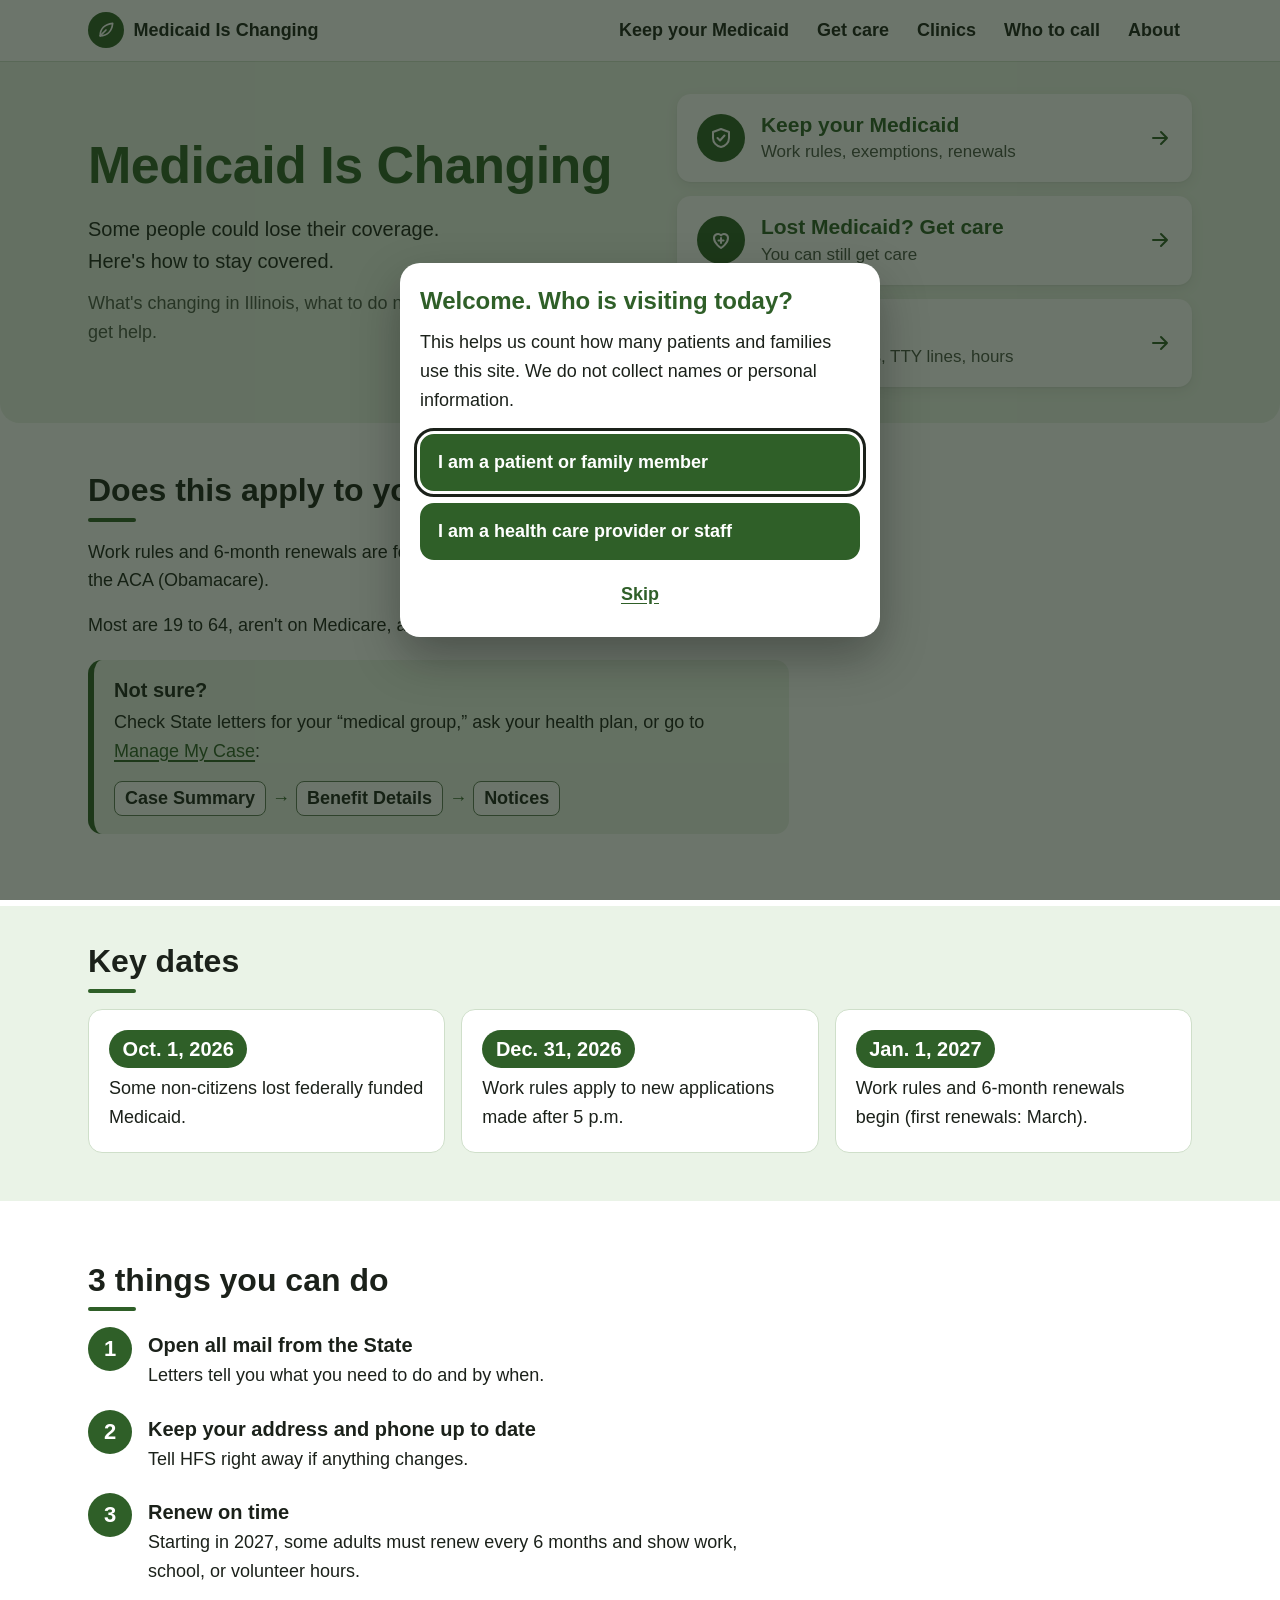
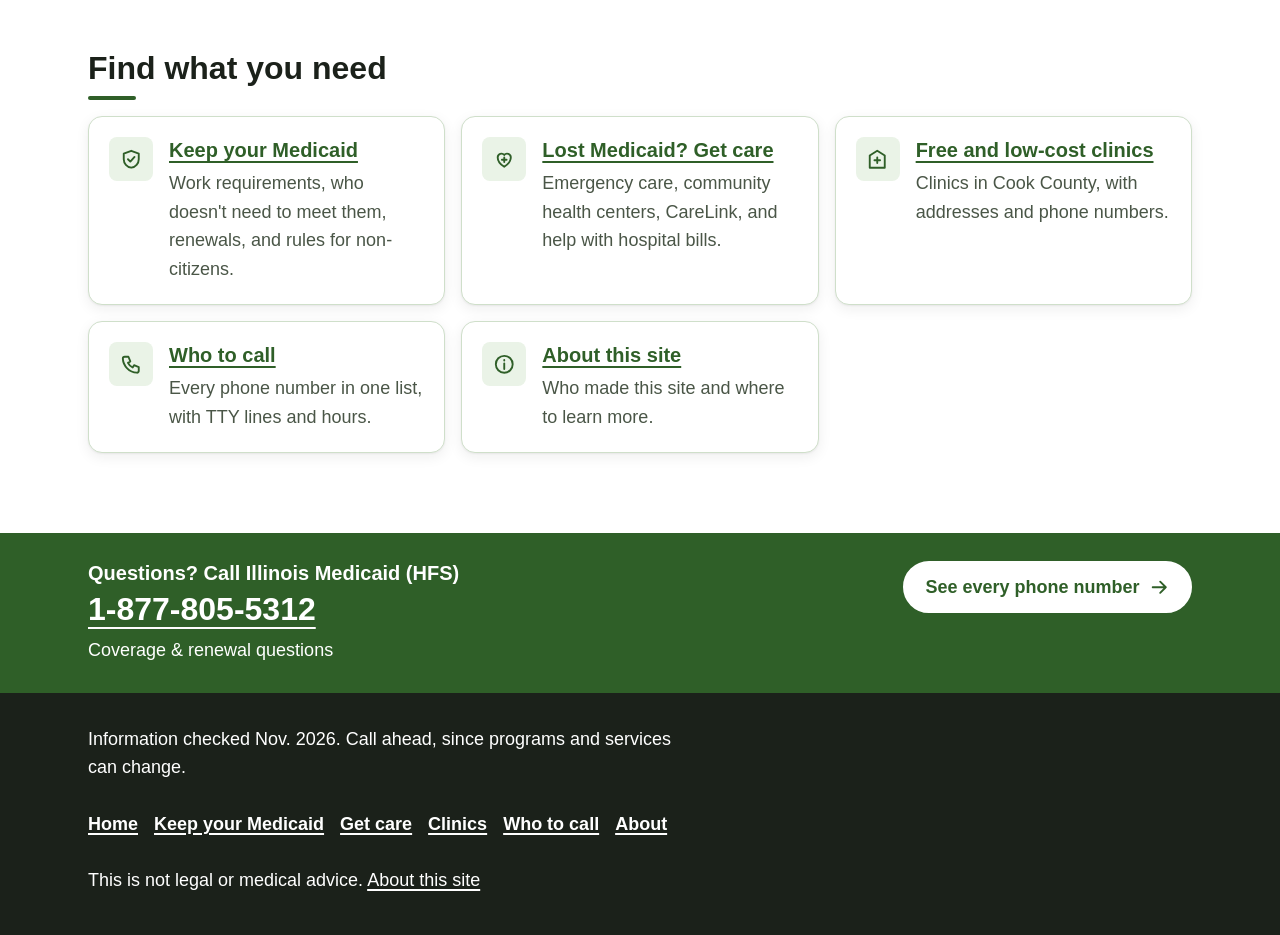
==== index.html @ 12ac2036 "Add site pages, base stylesheet, green theme, and nav script Six plain-HTML pages built from the fly" ====
<!doctype html>
<html lang="en" data-theme="green">
<head>
  <meta charset="utf-8">
  <meta name="viewport" content="width=device-width, initial-scale=1">
  <title>Home | Medicaid Is Changing</title>
  <meta name="description" content="Medicaid is changing in Illinois. What&#x27;s changing, what to do now, and where to get help.">
  <link rel="stylesheet" href="assets/css/base.css">
  <link rel="stylesheet" href="assets/css/theme-green.css" id="theme-css">
</head>
<body>
  <a class="skip-link" href="#main">Skip to main content</a>
  <header class="site-header">
    <div class="container">
      <a class="brand" href="index.html"><span class="brand-mark"><svg class="icon" viewBox="0 0 24 24" aria-hidden="true" focusable="false"><path d="M5 19c0-8 5-14 15-15-1 10-7 15-15 15z"/><path d="M5 19l7-7"/></svg></span>Medicaid Is Changing</a>
      <button type="button" class="nav-toggle" aria-expanded="true" aria-controls="site-nav" hidden>Menu</button>
      <nav class="site-nav" id="site-nav" aria-label="Main">
        <ul>
        <li><a href="keep-your-medicaid.html">Keep your Medicaid</a></li>
        <li><a href="get-care.html">Get care</a></li>
        <li><a href="clinics.html">Clinics</a></li>
        <li><a href="who-to-call.html">Who to call</a></li>
        <li><a href="about.html">About</a></li>
        </ul>
      </nav>
    </div>
  </header>
  <main id="main">
    <!-- Section: Hero with the three topic buttons -->
    <section class="hero" id="top" aria-labelledby="page-title">
      <div class="container">
        <div>
          <h1 id="page-title">Medicaid Is Changing</h1>
          <p class="hero-sub">Some people could lose their coverage. Here's how to stay covered.</p>
          <p class="hero-note">What's changing in Illinois, what to do now, and where to get help.</p>
        </div>
        <ul class="topic-grid">
          <li><a class="topic-btn" href="keep-your-medicaid.html"><span class="topic-icon"><svg class="icon" viewBox="0 0 24 24" aria-hidden="true" focusable="false"><path d="M12 3l8 3v6c0 4.5-3.4 8.3-8 9-4.6-.7-8-4.5-8-9V6z"/><path d="M8.5 12l2.5 2.5 4.5-5"/></svg></span><span class="topic-text"><span class="topic-label">Keep your Medicaid</span><span class="topic-hint">Work rules, exemptions, renewals</span></span><svg class="icon" viewBox="0 0 24 24" aria-hidden="true" focusable="false"><path d="M5 12h14M13 6l6 6-6 6"/></svg></a></li>
          <li><a class="topic-btn" href="get-care.html"><span class="topic-icon"><svg class="icon" viewBox="0 0 24 24" aria-hidden="true" focusable="false"><path d="M12 20s-7-4.4-7-10a4 4 0 0 1 7-2.6A4 4 0 0 1 19 10c0 5.6-7 10-7 10z"/><path d="M12 10v5M9.5 12.5h5"/></svg></span><span class="topic-text"><span class="topic-label">Lost Medicaid? Get care</span><span class="topic-hint">You can still get care</span></span><svg class="icon" viewBox="0 0 24 24" aria-hidden="true" focusable="false"><path d="M5 12h14M13 6l6 6-6 6"/></svg></a></li>
          <li><a class="topic-btn" href="who-to-call.html"><span class="topic-icon"><svg class="icon" viewBox="0 0 24 24" aria-hidden="true" focusable="false"><path d="M5 4h4l2 5-2.5 1.5a11 11 0 0 0 5 5L15 13l5 2v4a2 2 0 0 1-2 2A16 16 0 0 1 3 6a2 2 0 0 1 2-2z"/></svg></span><span class="topic-text"><span class="topic-label">Who to call</span><span class="topic-hint">Phone numbers, TTY lines, hours</span></span><svg class="icon" viewBox="0 0 24 24" aria-hidden="true" focusable="false"><path d="M5 12h14M13 6l6 6-6 6"/></svg></a></li>
        </ul>
      </div>
    </section>

    <!-- Section: Does this apply to you? -->
    <section class="section" id="apply" aria-labelledby="apply-title">
      <div class="container">
        <h2 id="apply-title">Does this apply to you?</h2>
        <div class="prose">
          <p>Work rules and 6-month renewals are for <strong>ACA Adults</strong>: people with Medicaid through the ACA (Obamacare).</p>
          <p>Most are 19 to 64, aren't on Medicare, and don't have a child under 18 living with them.</p>
        </div>
        <div class="callout">
          <h3>Not sure?</h3>
          <p>Check State letters for your &ldquo;medical group,&rdquo; ask your health plan, or go to <a href="https://abe.illinois.gov">Manage My Case</a>:</p>
          <ol class="path" aria-label="Where to click in Manage My Case">
            <li><span>Case Summary</span></li>
            <li><span>Benefit Details</span></li>
            <li><span>Notices</span></li>
          </ol>
        </div>
      </div>
    </section>

    <!-- Section: Key dates -->
    <section class="section-alt" id="key-dates" aria-labelledby="dates-title">
      <div class="container">
        <h2 id="dates-title">Key dates</h2>
        <ul class="date-list">
          <li class="card card-plain"><span class="date">Oct. 1, 2026</span><span>Some non-citizens lost federally funded Medicaid.</span></li>
          <li class="card card-plain"><span class="date">Dec. 31, 2026</span><span>Work rules apply to new applications made after 5 p.m.</span></li>
          <li class="card card-plain"><span class="date">Jan. 1, 2027</span><span>Work rules and 6-month renewals begin (first renewals: March).</span></li>
        </ul>
      </div>
    </section>

    <!-- Section: 3 things you can do -->
    <section class="section" id="three-things" aria-labelledby="three-title">
      <div class="container">
        <h2 id="three-title">3 things you can do</h2>
        <ol class="steps">
          <li><h3>Open all mail from the State</h3><p>Letters tell you what you need to do and by when.</p></li>
          <li><h3>Keep your address and phone up to date</h3><p>Tell HFS right away if anything changes.</p></li>
          <li><h3>Renew on time</h3><p>Starting in 2027, some adults must renew every 6 months and show work, school, or volunteer hours.</p></li>
        </ol>
      </div>
    </section>

    <!-- Section: Cards to every page -->
    <section class="section" id="topics" aria-labelledby="topics-title">
      <div class="container">
        <h2 id="topics-title">Find what you need</h2>
        <ul class="card-grid">
          <li><a class="card card-link" href="keep-your-medicaid.html"><span class="card-icon"><svg class="icon" viewBox="0 0 24 24" aria-hidden="true" focusable="false"><path d="M12 3l8 3v6c0 4.5-3.4 8.3-8 9-4.6-.7-8-4.5-8-9V6z"/><path d="M8.5 12l2.5 2.5 4.5-5"/></svg></span><span><span class="card-title">Keep your Medicaid</span><span class="card-text">Work requirements, who doesn't need to meet them, renewals, and rules for non-citizens.</span></span></a></li>
          <li><a class="card card-link" href="get-care.html"><span class="card-icon"><svg class="icon" viewBox="0 0 24 24" aria-hidden="true" focusable="false"><path d="M12 20s-7-4.4-7-10a4 4 0 0 1 7-2.6A4 4 0 0 1 19 10c0 5.6-7 10-7 10z"/><path d="M12 10v5M9.5 12.5h5"/></svg></span><span><span class="card-title">Lost Medicaid? Get care</span><span class="card-text">Emergency care, community health centers, CareLink, and help with hospital bills.</span></span></a></li>
          <li><a class="card card-link" href="clinics.html"><span class="card-icon"><svg class="icon" viewBox="0 0 24 24" aria-hidden="true" focusable="false"><path d="M4 21V8l8-5 8 5v13z"/><path d="M12 10v6M9 13h6"/></svg></span><span><span class="card-title">Free and low-cost clinics</span><span class="card-text">Clinics in Cook County, with addresses and phone numbers.</span></span></a></li>
          <li><a class="card card-link" href="who-to-call.html"><span class="card-icon"><svg class="icon" viewBox="0 0 24 24" aria-hidden="true" focusable="false"><path d="M5 4h4l2 5-2.5 1.5a11 11 0 0 0 5 5L15 13l5 2v4a2 2 0 0 1-2 2A16 16 0 0 1 3 6a2 2 0 0 1 2-2z"/></svg></span><span><span class="card-title">Who to call</span><span class="card-text">Every phone number in one list, with TTY lines and hours.</span></span></a></li>
          <li><a class="card card-link" href="about.html"><span class="card-icon"><svg class="icon" viewBox="0 0 24 24" aria-hidden="true" focusable="false"><circle cx="12" cy="12" r="9"/><path d="M12 11v6M12 7.5v.5"/></svg></span><span><span class="card-title">About this site</span><span class="card-text">Who made this site and where to learn more.</span></span></a></li>
        </ul>
      </div>
    </section>

    <!-- Section: Who to call strip -->
    <section class="phone-strip" id="call-hfs" aria-labelledby="call-hfs-title">
      <div class="container">
        <div>
          <h2 id="call-hfs-title">Questions? Call Illinois Medicaid (HFS)</h2>
          <p><a class="tel" href="tel:+18778055312">1-877-805-5312</a></p>
          <p>Coverage &amp; renewal questions</p>
        </div>
        <a class="btn" href="who-to-call.html">See every phone number<svg class="icon" viewBox="0 0 24 24" aria-hidden="true" focusable="false"><path d="M5 12h14M13 6l6 6-6 6"/></svg></a>
      </div>
    </section>
  </main>
  <footer class="site-footer">
    <div class="container">
      <p class="footer-note">Information checked Nov. 2026. Call ahead, since programs and services can change.</p>
      <ul class="footer-links" aria-label="Footer">
        <li><a href="index.html">Home</a></li>
        <li><a href="keep-your-medicaid.html">Keep your Medicaid</a></li>
        <li><a href="get-care.html">Get care</a></li>
        <li><a href="clinics.html">Clinics</a></li>
        <li><a href="who-to-call.html">Who to call</a></li>
        <li><a href="about.html">About</a></li>
      </ul>
      <p class="footer-note">This is not legal or medical advice. <a href="about.html">About this site</a></p>
    </div>
  </footer>
  <script src="config.js"></script>
  <script src="assets/js/site.js"></script>
  <script src="assets/js/visitor-count.js" defer></script>
</body>
</html>
---- assets/css/base.css ----
/* =========================================================================
   base.css — structure, layout, components, accessibility, print.
   Colors, fonts, radii, shadows and spacing come ONLY from custom properties
   defined on :root in a theme file (theme-green.css, theme-civic.css, ...).

   CLASS INVENTORY (copy existing markup to add more; no new CSS needed)
   Layout
     .skip-link        "Skip to main content", first focusable element
     .container        centered max-width wrapper with side gutters
     .site-header      top bar;  .brand  site name link;  .brand-mark  logo circle
     .nav-toggle       "Menu" disclosure button (aria-expanded, shown by site.js)
     .site-nav         list of page links; [aria-current="page"] marks current
     .site-footer      footer;  .footer-note  "Information checked" line
     .section          a self-contained content <section id="..."> with <h2>
     .section-alt      mint/alt background variant of .section
     .section-head     optional wrapper for h2 + .lead
     .page-head        inner-page title band (h1 + .lead)
     .lead             short plain-language intro sentence
     .prose            text block limited to ~70ch
     .jump-nav         "On this page" pill links to section ids
   Components
     .hero             home page title band;  .hero-sub  one-line subtitle
     .topic-grid       the big topic buttons;  .topic-btn  one button
                       .topic-icon / .topic-label / .topic-hint  its parts
     .card-grid        responsive grid of cards
     .card             rounded panel;  .card-link  whole card is a link
                       .card-title / .card-text  its parts;  .card-plain  no shadow
     .choice-grid      "do ONE of these" parallel cards;  .choice  one card
                       .choice-or  the "or" divider between choices
     .steps            <ol> with numbers in solid circles
     .checklist        <ul> with check icons (exemptions, "keep Medicaid if")
     .bullets          plain <ul> with primary-colored bullets
     .date-list        key dates;  .date  the date label
     .callout          highlighted note box;  .callout-strong  primary-filled
     .path             "Manage My Case" click-path breadcrumb
     .phone-strip      full-width band with the main phone number
     .phone-list       who-to-call list;  .phone-item  one entry
                       .phone-name / .phone-for / .phone-meta / .phone-num
     .tel              a tel: link styled as a big tappable number
     .clinic-list      list of clinic cards;  .clinic  one card
                       .clinic-name / .clinic-addr / .clinic-actions
     .btn              button-like link;  .btn-primary  filled;  .btn-ghost  outline
     .icon             inline SVG icon (always aria-hidden with a text label)
     .tag              small label chip
     .visually-hidden  hidden visually, read by screen readers
   Visitor prompt (markup injected by visitor-count.js)
     .vp  .vp-card  .vp-btn  .vp-skip
   ========================================================================= */

/* ---------- Reset / base ---------- */
*, *::before, *::after { box-sizing: border-box; }
html { font-size: 100%; -webkit-text-size-adjust: 100%; text-size-adjust: 100%; scroll-padding-top: 1rem; }
body {
  margin: 0;
  background: var(--color-bg);
  color: var(--color-text);
  font-family: var(--font-body);
  font-size: var(--text-base);
  line-height: 1.6;
  overflow-wrap: break-word;
}
[hidden] { display: none !important; }
img, svg { max-width: 100%; }
h1, h2, h3 {
  font-family: var(--font-display);
  font-weight: var(--weight-display, 700);
  line-height: 1.2;
  margin: 0 0 calc(var(--space-unit) * 2);
  color: var(--color-text);
}
h1 { font-size: var(--text-h1, 2.25rem); letter-spacing: -0.01em; }
h2 { font-size: var(--text-h2, 1.75rem); }
h3 { font-size: var(--text-h3, 1.25rem); }
p, ul, ol { margin: 0 0 calc(var(--space-unit) * 2); }
p:last-child, ul:last-child, ol:last-child { margin-bottom: 0; }
strong { font-weight: 700; }

a { color: var(--color-link); text-decoration-thickness: 2px; text-underline-offset: 0.18em; }
a:hover { text-decoration-thickness: 3px; }

/* Focus: 3px high-contrast ring with offset on every interactive element */
:focus { outline: none; }
:focus-visible {
  outline: 3px solid var(--color-focus);
  outline-offset: 3px;
  border-radius: 4px;
}
/* On primary-colored areas the ring flips to the inverse color */
.phone-strip, .callout-strong, .site-footer { --color-focus: var(--color-focus-inverse, #fff); }

.visually-hidden {
  position: absolute !important; width: 1px; height: 1px; padding: 0; margin: -1px;
  overflow: hidden; clip: rect(0 0 0 0); white-space: nowrap; border: 0;
}

.skip-link {
  position: absolute; left: 0.75rem; top: -10rem; z-index: 1000;
  background: var(--color-primary); color: var(--color-primary-contrast);
  padding: 0.75rem 1.25rem; border-radius: var(--radius-sm);
  font-weight: 700; text-decoration: none; min-height: 44px;
}
.skip-link:focus { top: 0.75rem; outline: 3px solid var(--color-focus); outline-offset: 3px; }

.icon { width: 1.25em; height: 1.25em; flex: none; vertical-align: -0.2em; fill: none; stroke: currentColor; stroke-width: 2; stroke-linecap: round; stroke-linejoin: round; }

/* ---------- Layout ---------- */
.container { width: 100%; max-width: 72rem; margin: 0 auto; padding: 0 1rem; }
@media (min-width: 600px) { .container { padding: 0 1.5rem; } }
.prose, .lead { max-width: 70ch; }
.lead { font-size: var(--text-lg, 1.25rem); color: var(--color-text); }

/* ---------- Header + nav ---------- */
.site-header { background: var(--color-surface); border-bottom: 1px solid var(--color-border); position: relative; z-index: 10; }
.site-header .container { display: flex; flex-wrap: wrap; align-items: center; justify-content: space-between; gap: 0.5rem 1rem; padding-top: 0.5rem; padding-bottom: 0.5rem; }
.brand {
  display: inline-flex; align-items: center; gap: 0.6rem; min-height: 44px;
  font-family: var(--font-display); font-weight: 700; font-size: 1.125rem;
  color: var(--color-text); text-decoration: none;
}
.brand-mark {
  display: inline-grid; place-items: center; width: 2.25rem; height: 2.25rem; border-radius: 50%;
  background: var(--color-primary); color: var(--color-primary-contrast); flex: none;
}
.brand-mark .icon { width: 1.25rem; height: 1.25rem; }
.nav-toggle {
  display: inline-flex; align-items: center; gap: 0.5rem; min-height: 44px; min-width: 44px;
  padding: 0.5rem 1rem; font: inherit; font-weight: 700; font-size: 1.0625rem;
  color: var(--color-primary); background: var(--color-surface);
  border: 2px solid var(--color-primary); border-radius: var(--radius-pill, 999px); cursor: pointer;
}
.nav-toggle[aria-expanded="true"] { background: var(--color-primary); color: var(--color-primary-contrast); }
.site-nav { width: 100%; }
.site-nav ul { list-style: none; margin: 0; padding: 0.25rem 0 0.5rem; display: flex; flex-direction: column; gap: 0.25rem; }
.site-nav a {
  display: flex; align-items: center; min-height: 48px; padding: 0.5rem 0.875rem;
  border-radius: var(--radius-sm); font-weight: 600; color: var(--color-text); text-decoration: none;
}
.site-nav a:hover { background: var(--color-surface-alt); }
.site-nav a[aria-current="page"] { background: var(--color-surface-alt); color: var(--color-primary); box-shadow: inset 4px 0 0 var(--color-primary); }
.js .site-nav.is-collapsed { display: none; }

@media (min-width: 900px) {
  .site-header .container { flex-wrap: nowrap; }
  .nav-toggle { display: none !important; }
  .js .site-nav.is-collapsed, .site-nav { display: block; width: auto; }
  .site-nav ul { flex-direction: row; padding: 0; gap: 0.25rem; }
  .site-nav a { min-height: 44px; padding: 0.5rem 0.75rem; }
  .site-nav a[aria-current="page"] { box-shadow: inset 0 -3px 0 var(--color-primary); }
}

/* ---------- Hero (home) ---------- */
.hero { padding: 2rem 0 2.25rem; }
.hero-sub { font-size: var(--text-lg, 1.25rem); max-width: 34ch; margin-bottom: 0.75rem; }
.hero-note { color: var(--color-text-muted); max-width: 46ch; }
.topic-grid { list-style: none; padding: 0; margin: 1.5rem 0 0; display: grid; gap: 0.875rem; }
.topic-btn {
  display: flex; align-items: center; gap: 1rem; min-height: 4.5rem;
  padding: 1rem 1.125rem; border-radius: var(--radius-md);
  color: var(--color-text); text-decoration: none;
  transition: box-shadow 0.15s ease, border-color 0.15s ease, transform 0.15s ease;
}
.topic-btn:hover { box-shadow: var(--shadow-card-hover, var(--shadow-card)); transform: translateY(-1px); }
.topic-icon { display: inline-grid; place-items: center; width: 3rem; height: 3rem; flex: none; }
.topic-icon .icon { width: 1.5rem; height: 1.5rem; }
.topic-text { display: flex; flex-direction: column; flex: 1; }
.topic-label { font-family: var(--font-display); font-weight: 700; font-size: 1.3125rem; line-height: 1.25; color: var(--color-primary); }
.topic-hint { font-size: var(--text-sm, 1.0625rem); color: var(--color-text-muted); line-height: 1.4; margin-top: 0.15rem; }
.topic-btn > .icon { color: var(--color-primary); width: 1.5rem; height: 1.5rem; }

/* ---------- Inner page head ---------- */
.page-head { padding: 1.75rem 0 2rem; }
.page-head .lead { margin-bottom: 0; }
.jump-nav { margin-top: 1.25rem; }
.jump-nav h2 { font-size: var(--text-sm, 1.0625rem); font-weight: 700; margin: 0 0 0.5rem; color: var(--color-text); }
.jump-nav ul { list-style: none; margin: 0; padding: 0; display: flex; flex-wrap: wrap; gap: 0.5rem; }
.jump-nav a {
  display: inline-flex; align-items: center; min-height: 44px; padding: 0.4rem 1rem;
  border-radius: var(--radius-pill, 999px); background: var(--color-surface);
  border: 2px solid var(--color-border-strong, var(--color-primary));
  color: var(--color-primary); font-weight: 600; text-decoration: none; font-size: var(--text-sm, 1.0625rem);
}
.jump-nav a:hover { border-color: var(--color-primary); background: var(--color-surface-alt); }

/* ---------- Sections ---------- */
.section { padding: 2.25rem 0; }
.section + .section { padding-top: 0.75rem; }
.section-alt { background: var(--color-surface-alt); padding: 2.25rem 0; margin: 1.5rem 0; }
.section + .section-alt, .section-alt + .section { padding-top: 2.25rem; }
.section .container > h3 { margin-top: 1.5rem; }
.section-head { margin-bottom: 1.25rem; }
.section-head .lead { margin-top: 0.25rem; }
@media (min-width: 900px) { .section, .section-alt { padding: 3rem 0; } .section + .section { padding-top: 1rem; } }

/* ---------- Cards ---------- */
.card-grid { list-style: none; padding: 0; margin: 0; display: grid; gap: 1rem; }
@media (min-width: 600px) { .card-grid { grid-template-columns: repeat(2, 1fr); } }
.card {
  background: var(--color-surface); border: 1px solid var(--color-border);
  border-radius: var(--radius-md); box-shadow: var(--shadow-card); padding: 1.25rem;
}
.card-plain { box-shadow: none; }
.card-title { font-size: var(--text-h3, 1.25rem); margin: 0 0 0.375rem; }
.card-text { color: var(--color-text-muted); margin: 0; }
.card-link {
  display: flex; gap: 1rem; align-items: flex-start; height: 100%; min-height: 44px;
  color: inherit; text-decoration: none;
  transition: box-shadow 0.15s ease, border-color 0.15s ease;
}
.card-link .card-title { color: var(--color-primary); text-decoration: underline; text-decoration-thickness: 2px; text-underline-offset: 0.18em; }
.card-link:hover { border-color: var(--color-primary); box-shadow: var(--shadow-card-hover, var(--shadow-card)); }
.card-link .card-icon {
  display: inline-grid; place-items: center; width: 2.75rem; height: 2.75rem; flex: none;
  border-radius: var(--radius-sm); background: var(--color-surface-alt); color: var(--color-primary);
}

/* "Do ONE of these" parallel cards */
.choice-grid { list-style: none; padding: 0; margin: 0 0 1.25rem; display: grid; gap: 0.75rem; }
@media (min-width: 760px) { .choice-grid { grid-template-columns: repeat(3, 1fr); gap: 1rem; } }
.choice { display: flex; flex-direction: column; gap: 0.5rem; }
.choice-big { font-family: var(--font-display); font-weight: 700; font-size: 1.5rem; line-height: 1.2; color: var(--color-primary); margin: 0; }
.choice .card-text { color: var(--color-text); }
.choice-label {
  align-self: flex-start; font-size: var(--text-sm, 1.0625rem); font-weight: 700;
  color: var(--color-primary); background: var(--color-surface-alt);
  padding: 0.125rem 0.75rem; border-radius: var(--radius-pill, 999px);
}

/* ---------- Lists ---------- */
.steps { list-style: none; counter-reset: step; padding: 0; margin: 0; display: grid; gap: 1.25rem; max-width: 70ch; }
.steps > li { counter-increment: step; position: relative; padding-left: calc(var(--step-size, 2.75rem) + 1rem); min-height: var(--step-size, 2.75rem); }
.steps > li::before {
  content: counter(step);
  position: absolute; left: 0; top: 0;
  display: grid; place-items: center;
  width: var(--step-size, 2.75rem); height: var(--step-size, 2.75rem); border-radius: 50%;
  background: var(--color-primary); color: var(--color-primary-contrast);
  font-family: var(--font-display); font-weight: 700; font-size: 1.375rem; line-height: 1;
}
.steps h3, .steps .step-title { display: block; font-size: var(--text-h3, 1.25rem); font-weight: 700; margin: 0.4rem 0 0.25rem; }
.steps p { margin: 0; }

.checklist { list-style: none; padding: 0; margin: 0; display: grid; gap: 0.5rem; max-width: 70ch; }
.checklist > li {
  position: relative; padding: 0.75rem 1rem 0.75rem 3.25rem;
  background: var(--color-surface); border: 1px solid var(--color-border); border-radius: var(--radius-sm);
}
.checklist > li::before {
  content: ""; position: absolute; left: 0.875rem; top: 0.85rem;
  width: 1.5rem; height: 1.5rem; border-radius: 50%; background: var(--color-primary);
}
.checklist > li::after {
  content: ""; position: absolute; left: 1.33rem; top: 1.18rem;
  width: 0.4rem; height: 0.7rem; border: solid var(--color-primary-contrast); border-width: 0 3px 3px 0; transform: rotate(45deg);
}
@media (min-width: 900px) { .checklist.two-col { grid-template-columns: 1fr 1fr; max-width: none; } }

.bullets { padding-left: 1.25rem; max-width: 70ch; }
.bullets > li { margin-bottom: 0.625rem; padding-left: 0.25rem; }
.bullets > li::marker { color: var(--color-primary); font-size: 1.1em; }

.date-list { list-style: none; padding: 0; margin: 0; display: grid; gap: 0.75rem; }
@media (min-width: 760px) { .date-list { grid-template-columns: repeat(3, 1fr); gap: 1rem; } }
.date-list > li { display: flex; flex-direction: column; gap: 0.375rem; }
.date {
  align-self: flex-start; font-family: var(--font-display); font-weight: 700; font-size: 1.25rem;
  color: var(--color-primary-contrast); background: var(--color-primary);
  padding: 0.2rem 0.85rem; border-radius: var(--radius-pill, 999px);
}

/* ---------- Callouts ---------- */
.callout {
  background: var(--color-surface-alt); border-radius: var(--radius-md);
  padding: 1.125rem 1.25rem; max-width: 70ch; margin: 1.25rem 0 0;
  border-left: 6px solid var(--color-primary);
}
.callout > :first-child { margin-top: 0; }
.callout h3 { margin-top: 0; margin-bottom: 0.375rem; }
.callout-strong { background: var(--color-primary); color: var(--color-primary-contrast); border-left-color: var(--color-accent); }
.callout-strong h2, .callout-strong h3, .callout-strong a { color: var(--color-primary-contrast); }

.path { list-style: none; padding: 0; margin: 0.75rem 0 0; display: flex; flex-wrap: wrap; align-items: center; gap: 0.375rem; }
.path li { display: inline-flex; align-items: center; gap: 0.375rem; }
.path li span {
  background: var(--color-surface); border: 1px solid var(--color-border-strong, var(--color-border));
  border-radius: var(--radius-sm); padding: 0.125rem 0.625rem; font-weight: 600;
}
.path li + li::before { content: "\2192"; color: var(--color-primary); font-weight: 700; }

.tag {
  display: inline-block; font-size: var(--text-sm, 1.0625rem); font-weight: 700; line-height: 1.3;
  padding: 0.125rem 0.625rem; border-radius: var(--radius-pill, 999px);
  background: var(--color-surface-alt); color: var(--color-primary);
}
.eyebrow { display: block; font-size: var(--text-sm, 1.0625rem); font-weight: 700; color: var(--color-primary); margin-bottom: 0.25rem; }

/* ---------- Buttons + tel links ---------- */
.btn {
  display: inline-flex; align-items: center; justify-content: center; gap: 0.5rem;
  min-height: 48px; padding: 0.625rem 1.25rem; border-radius: var(--radius-pill, 999px);
  font: inherit; font-weight: 700; text-decoration: none; cursor: pointer;
  border: 2px solid var(--color-primary);
}
.btn-primary { background: var(--color-primary); color: var(--color-primary-contrast); }
.btn-primary:hover { background: var(--color-accent); border-color: var(--color-accent); color: var(--color-accent-contrast); }
.btn-ghost { background: var(--color-surface); color: var(--color-primary); }
.btn-ghost:hover { background: var(--color-surface-alt); }

/* Inline tel links keep the line box but get a ~44px tall hit area via padding */
.tel { display: inline; padding: 0.6em 0; font-weight: 700; white-space: nowrap; }

/* ---------- Phone strip (who to call band) ---------- */
.phone-strip { background: var(--color-primary); color: var(--color-primary-contrast); padding: 1.75rem 0; margin-top: 2rem; }
.phone-strip .container { display: flex; flex-direction: column; gap: 1rem; }
.phone-strip h2 { color: var(--color-primary-contrast); font-size: var(--text-h3, 1.25rem); margin: 0; }
.phone-strip p { margin: 0; }
.phone-strip a { color: var(--color-primary-contrast); }
.phone-strip .tel { font-size: clamp(1.5rem, 1.2rem + 1.5vw, 2rem); }
.phone-strip .strip-more { font-weight: 600; }
.phone-strip .btn { border-color: var(--color-primary-contrast); background: var(--color-primary-contrast); color: var(--color-primary); align-self: flex-start; }
.phone-strip .btn:hover { background: var(--color-surface-alt); }
@media (min-width: 900px) { .phone-strip .container { flex-direction: row; align-items: center; justify-content: space-between; } }

/* ---------- Who to call list ---------- */
.phone-list { list-style: none; padding: 0; margin: 0; display: grid; gap: 0.75rem; }
@media (min-width: 760px) { .phone-list { grid-template-columns: repeat(2, 1fr); gap: 1rem; } }
.phone-item { display: flex; flex-direction: column; gap: 0.25rem; }
.phone-name { font-size: var(--text-h3, 1.25rem); margin: 0; }
.phone-for { margin: 0; }
.phone-meta { margin: 0; color: var(--color-text-muted); font-size: var(--text-sm, 1.0625rem); }
.phone-num { margin: 0.25rem 0 0; display: flex; flex-wrap: wrap; gap: 0 1.25rem; }
.phone-num .tel { font-size: 1.375rem; }
.phone-num .tel-tty { font-size: var(--text-base); }
.compact-list { list-style: none; padding: 0; margin: 0; border-top: 1px solid var(--color-border); max-width: 52rem; }
.compact-list li { display: flex; flex-wrap: wrap; justify-content: space-between; align-items: center; gap: 0 1rem; padding: 0.375rem 0; border-bottom: 1px solid var(--color-border); }

/* ---------- Clinics ---------- */
.clinic-list { list-style: none; padding: 0; margin: 0; display: grid; gap: 1rem; }
@media (min-width: 760px) { .clinic-list { grid-template-columns: repeat(2, 1fr); } }
@media (min-width: 1100px) { .clinic-list { grid-template-columns: repeat(3, 1fr); } }
.clinic { display: flex; flex-direction: column; gap: 0.5rem; }
.clinic-name { font-size: var(--text-h3, 1.25rem); margin: 0; }
.clinic-addr { margin: 0; font-style: normal; }
.clinic-note { margin: 0; color: var(--color-text-muted); font-size: var(--text-sm, 1.0625rem); }
.clinic-actions { display: grid; grid-template-columns: 1fr; gap: 0.5rem; margin-top: auto; padding-top: 0.75rem; }
.clinic-actions .btn { min-height: 44px; padding: 0.4rem 1rem; }
.group-meta { display: grid; gap: 0.5rem; margin-bottom: 1.25rem; max-width: 70ch; }
.group-meta p { margin: 0; }

/* ---------- Footer ---------- */
.site-footer { background: var(--color-text); color: var(--color-bg); padding: 2rem 0 2.5rem; margin-top: 0; }
.site-footer a { color: var(--color-bg); }
.site-footer .container { display: grid; gap: 1.25rem; }
.footer-note { max-width: 60ch; margin: 0; }
.footer-links { list-style: none; padding: 0; margin: 0; display: flex; flex-wrap: wrap; gap: 0 1rem; }
.footer-links a { display: inline-flex; align-items: center; min-height: 44px; font-weight: 600; }
.phone-strip + .site-footer { margin-top: 0; }

/* ---------- Visitor prompt (DOM from visitor-count.js) ---------- */
.vp {
  position: fixed; inset: 0; z-index: 2000; display: flex; align-items: flex-end; justify-content: center;
  padding: 1rem; background: var(--color-overlay, rgba(0, 0, 0, 0.6)); overflow-y: auto;
}
@media (min-width: 600px) { .vp { align-items: center; } }
.vp-card {
  width: 100%; max-width: 30rem; background: var(--color-surface); color: var(--color-text);
  border-radius: var(--radius-lg); padding: 1.5rem 1.25rem 1.25rem; box-shadow: 0 20px 48px rgba(0, 0, 0, 0.3);
  display: flex; flex-direction: column; gap: 0.75rem;
}
.vp-card h2 { font-size: 1.5rem; margin: 0; color: var(--color-primary); }
.vp-card p { margin: 0 0 0.5rem; }
.vp-btn {
  display: block; width: 100%; min-height: 52px; padding: 0.75rem 1rem; text-align: left;
  font: inherit; font-weight: 700; cursor: pointer;
  background: var(--color-primary); color: var(--color-primary-contrast);
  border: 2px solid var(--color-primary); border-radius: var(--radius-md);
}
.vp-btn:hover { background: var(--color-accent); border-color: var(--color-accent); color: var(--color-accent-contrast); }
.vp-skip {
  align-self: center; min-height: 44px; min-width: 44px; padding: 0.5rem 1.25rem;
  font: inherit; font-weight: 600; cursor: pointer; background: transparent;
  color: var(--color-link); border: 0; text-decoration: underline; text-underline-offset: 0.18em;
}
.vp :focus-visible { outline: 3px solid var(--color-focus); outline-offset: 3px; }

/* ---------- Motion ---------- */
@media (prefers-reduced-motion: reduce) {
  *, *::before, *::after { animation: none !important; transition: none !important; scroll-behavior: auto !important; }
  .topic-btn:hover { transform: none; }
}

/* ---------- Print ---------- */
@media print {
  .skip-link, .nav-toggle, .site-nav, .jump-nav, .vp, .clinic-actions .map-link, .topic-btn > .icon { display: none !important; }
  body { font-size: 12pt; line-height: 1.45; background: #fff; color: #000; }
  .hero, .page-head, .section-alt, .phone-strip, .site-footer, .callout, .callout-strong { background: #fff !important; color: #000 !important; box-shadow: none !important; }
  .phone-strip *, .site-footer *, .callout-strong * { color: #000 !important; }
  .card, .topic-btn, .checklist > li { box-shadow: none !important; border: 1px solid #999 !important; break-inside: avoid; }
  .steps > li::before, .date, .checklist > li::before { -webkit-print-color-adjust: exact; print-color-adjust: exact; }
  a { color: #000 !important; }
  a[href^="http"]::after { content: " (" attr(href) ")"; font-weight: normal; font-size: 0.9em; word-break: break-all; }
  a[href^="tel:"]::after { content: ""; }
  .section, .section-alt { padding: 0.75rem 0; margin: 0; }
  h2, h3 { break-after: avoid; }
}

/* ---------- Small additions ---------- */
.card-link .card-title, .card-link .card-text { display: block; }
.tel-big .tel { font-size: clamp(1.5rem, 1.2rem + 1.5vw, 2rem); }
.clinic-addr + .clinic-note { margin-top: -0.125rem; }
.phone-name a { display: inline-flex; align-items: center; min-height: 44px; }
.card-title { font-family: var(--font-display); font-weight: 700; line-height: 1.3; }
---- assets/css/theme-green.css ----
/* =========================================================================
   Theme A: Forest Green (matches the printed flyer)
   Tokens only, plus layout rules scoped to html[data-theme="green"].
   Contrast (WCAG 2.1, computed):
     text #1b211a on bg #ffffff ........ 16.4:1
     text #1b211a on mint #eaf3e7 ...... 14.4:1
     muted #4a5647 on #ffffff .......... 7.7:1
     muted #4a5647 on mint #eaf3e7 ..... 6.8:1
     primary #2f5f28 on #ffffff ........ 7.5:1 (links, headings, buttons)
     primary #2f5f28 on mint #eaf3e7 ... 6.6:1
     #ffffff on primary #2f5f28 ........ 7.5:1 (buttons, step circles, strip)
     #ffffff on accent #1f4019 ......... 11.6:1 (hover state)
     mint #eaf3e7 on primary #2f5f28 ... 6.6:1 (secondary text in strip)
     focus #1b211a on #ffffff .......... 16.4:1 (14.4:1 on mint); focus-inverse #ffffff on primary 7.5:1
     border-strong #5f7a59 on #ffffff .. 4.8:1 (UI component edges)
     footer: #ffffff on #1b211a ......... 16.4:1
   ========================================================================= */
:root {
  --color-bg: #ffffff;
  --color-surface: #ffffff;
  --color-surface-alt: #eaf3e7;
  --color-text: #1b211a;
  --color-text-muted: #4a5647;
  --color-primary: #2f5f28;
  --color-primary-contrast: #ffffff;
  --color-accent: #1f4019;
  --color-accent-contrast: #ffffff;
  --color-border: #cfdfca;
  --color-border-strong: #5f7a59;
  --color-focus: #1b211a;
  --color-focus-inverse: #ffffff;
  --color-link: #2f5f28;
  --color-overlay: rgba(19, 33, 17, 0.62);

  --font-body: "Segoe UI", Roboto, "Helvetica Neue", Arial, "Noto Sans", "Liberation Sans", sans-serif;
  --font-display: "Segoe UI", Roboto, "Helvetica Neue", Arial, "Noto Sans", "Liberation Sans", sans-serif;
  --text-base: 1.125rem;          /* 18px on mobile */
  --text-sm: 1.0625rem;           /* 17px: smallest text on the site */
  --text-lg: 1.25rem;
  --text-h1: clamp(2.125rem, 1.6rem + 2.4vw, 3.25rem);
  --text-h2: clamp(1.5rem, 1.25rem + 1.1vw, 2rem);
  --text-h3: 1.25rem;
  --weight-display: 700;

  --radius-sm: 8px;
  --radius-md: 14px;
  --radius-lg: 20px;
  --radius-pill: 999px;
  --shadow-card: 0 1px 2px rgba(27, 33, 26, 0.06), 0 4px 14px rgba(27, 33, 26, 0.07);
  --shadow-card-hover: 0 2px 4px rgba(27, 33, 26, 0.08), 0 10px 24px rgba(27, 33, 26, 0.12);
  --space-unit: 0.5rem;
  --step-size: 2.75rem;
}

/* ---------- Direction A layout: mint hero band with a split on desktop ---------- */
html[data-theme="green"] .hero {
  background: var(--color-surface-alt);
  border-bottom-left-radius: var(--radius-lg);
  border-bottom-right-radius: var(--radius-lg);
}
html[data-theme="green"] .hero h1 { color: var(--color-primary); }

/* Topic buttons: white rounded cards on the mint band, green circle icon */
html[data-theme="green"] .topic-btn {
  background: var(--color-surface);
  border: 2px solid transparent;
  box-shadow: var(--shadow-card);
}
html[data-theme="green"] .topic-btn:hover { border-color: var(--color-primary); }
html[data-theme="green"] .topic-btn .topic-icon {
  background: var(--color-primary);
  color: var(--color-primary-contrast);
  border-radius: 50%;
}

/* Page header band on inner pages echoes the flyer's mint panel */
html[data-theme="green"] .page-head {
  background: var(--color-surface-alt);
  border-bottom-left-radius: var(--radius-lg);
  border-bottom-right-radius: var(--radius-lg);
}
html[data-theme="green"] .page-head h1 { color: var(--color-primary); }

/* Section headings get a short green rule, like the flyer's headers */
html[data-theme="green"] .section > .container > h2::after,
html[data-theme="green"] .section > .container > .section-head > h2::after,
html[data-theme="green"] .section-alt > .container > h2::after,
html[data-theme="green"] .section-alt > .container > .section-head > h2::after {
  content: "";
  display: block;
  width: 3rem;
  height: 4px;
  margin-top: 0.5rem;
  border-radius: 2px;
  background: var(--color-primary);
}

@media (min-width: 900px) {
  html[data-theme="green"] .hero .container {
    display: grid;
    grid-template-columns: 1.05fr 1fr;
    gap: 3rem;
    align-items: center;
  }
  html[data-theme="green"] .hero .topic-grid { grid-template-columns: 1fr; margin-top: 0; }
  html[data-theme="green"] .card-grid { grid-template-columns: repeat(3, 1fr); }
}
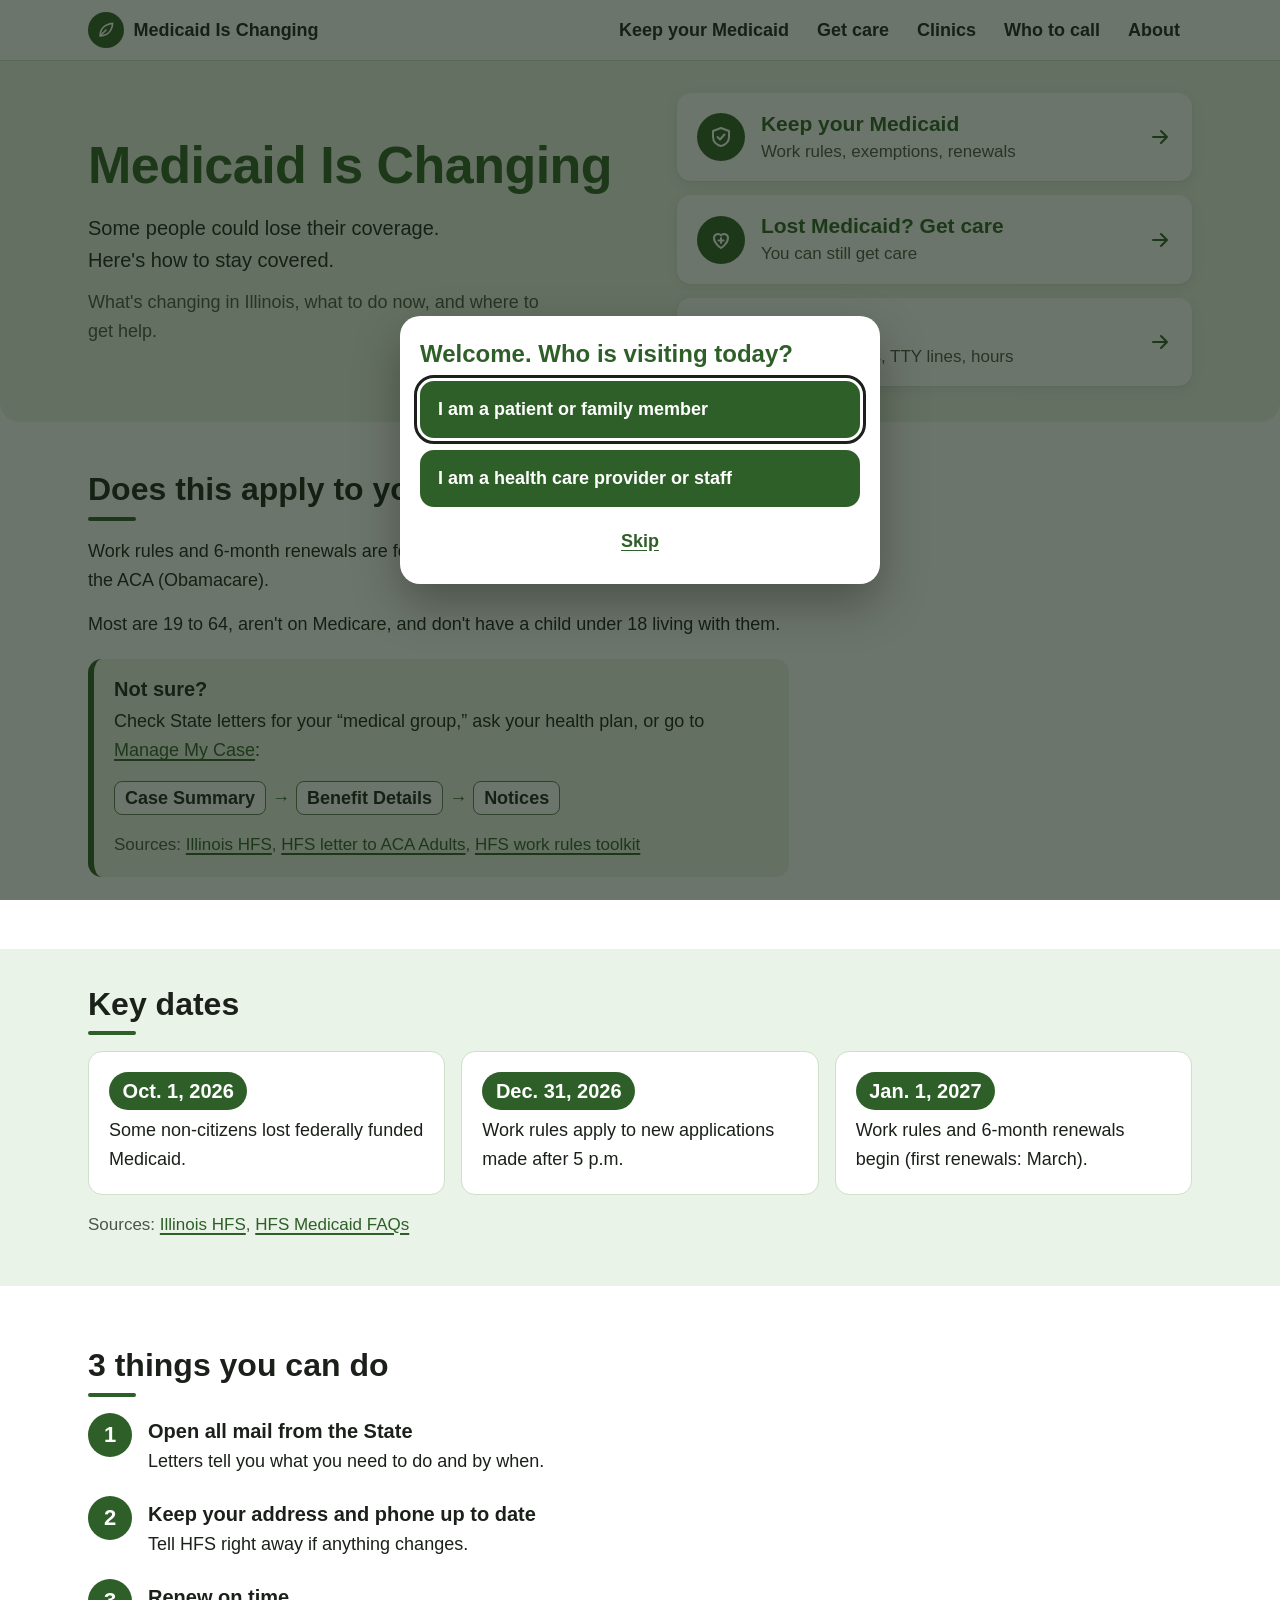
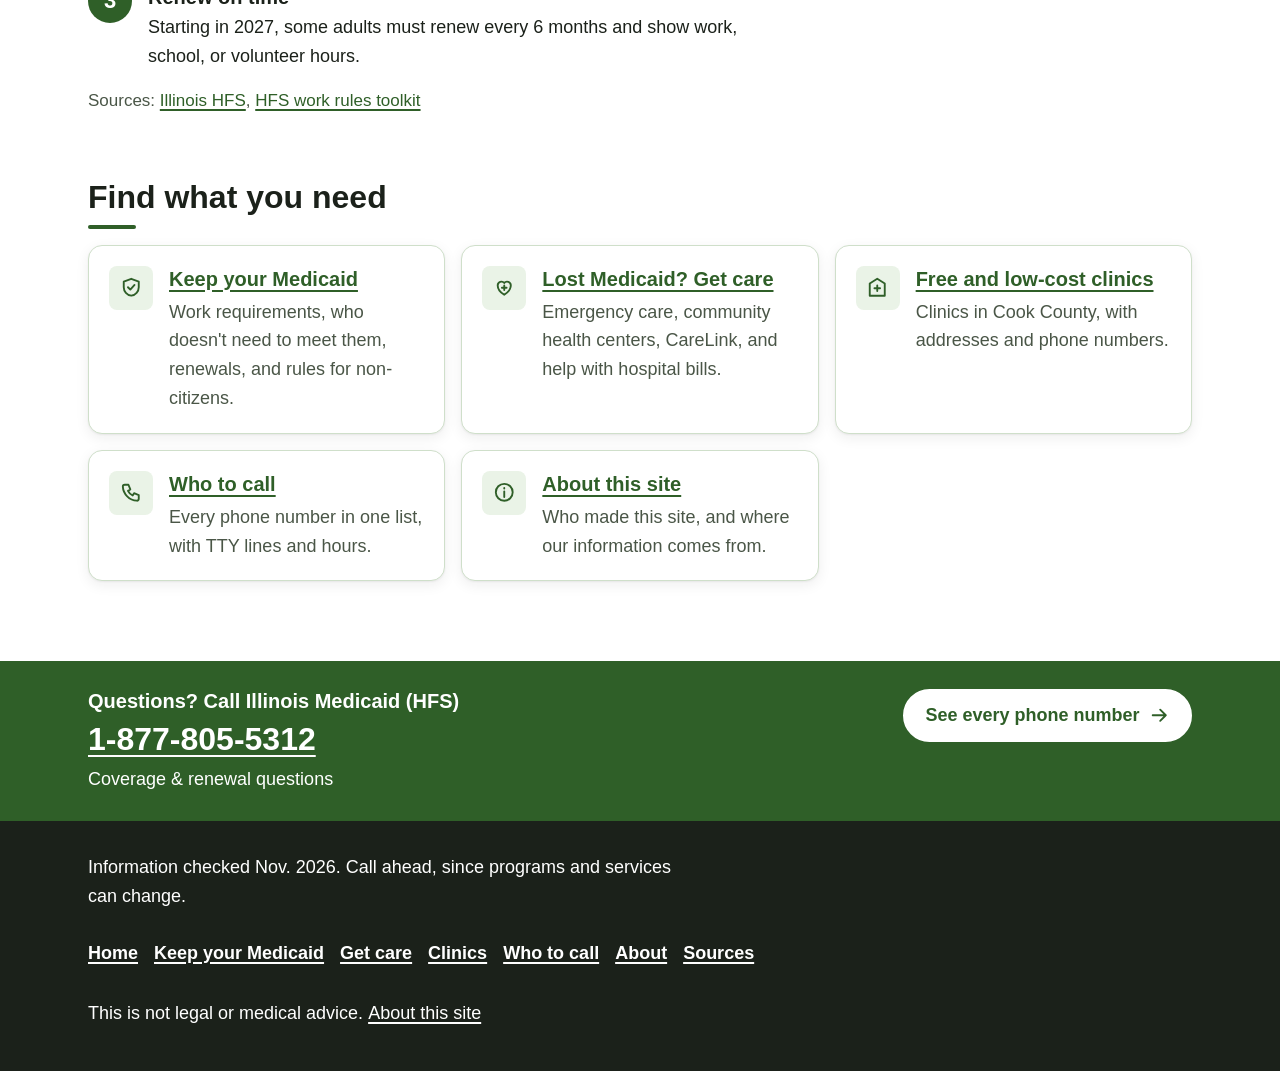
==== commit 5cff56ba: "Add source citations, strip visitor prompt blurb, add local server config - Every page: a short "Sou" ====
--- a/index.html
+++ b/index.html
@@ -58,6 +58,7 @@
             <li><span>Benefit Details</span></li>
             <li><span>Notices</span></li>
           </ol>
+          <p class="source-note">Sources: <a href="https://hfs.illinois.gov/medicalclients/medicaidguide/changes.html" target="_blank" rel="noopener">Illinois HFS</a>, <a href="https://hfs.illinois.gov/content/dam/soi/en/web/hfs/medicalclients/medicaidguide/ACAAdultCustomerNotice083126ToPrint.pdf" target="_blank" rel="noopener">HFS letter to ACA Adults</a>, <a href="https://hfs.illinois.gov/content/dam/soi/en/web/hfs/info/fedresctr/englishhr1phase2toolkit.pdf" target="_blank" rel="noopener">HFS work rules toolkit</a></p>
         </div>
       </div>
     </section>
@@ -71,6 +72,7 @@
           <li class="card card-plain"><span class="date">Dec. 31, 2026</span><span>Work rules apply to new applications made after 5 p.m.</span></li>
           <li class="card card-plain"><span class="date">Jan. 1, 2027</span><span>Work rules and 6-month renewals begin (first renewals: March).</span></li>
         </ul>
+        <p class="source-note">Sources: <a href="https://hfs.illinois.gov/medicalclients/medicaidguide/changes.html" target="_blank" rel="noopener">Illinois HFS</a>, <a href="https://hfs.illinois.gov/info/fedresctr/faqshowwillfedchimpactmedicaid.html" target="_blank" rel="noopener">HFS Medicaid FAQs</a></p>
       </div>
     </section>
 
@@ -83,6 +85,7 @@
           <li><h3>Keep your address and phone up to date</h3><p>Tell HFS right away if anything changes.</p></li>
           <li><h3>Renew on time</h3><p>Starting in 2027, some adults must renew every 6 months and show work, school, or volunteer hours.</p></li>
         </ol>
+        <p class="source-note">Sources: <a href="https://hfs.illinois.gov/medicalclients/medicaidguide/changes.html" target="_blank" rel="noopener">Illinois HFS</a>, <a href="https://hfs.illinois.gov/content/dam/soi/en/web/hfs/info/fedresctr/englishhr1phase2toolkit.pdf" target="_blank" rel="noopener">HFS work rules toolkit</a></p>
       </div>
     </section>
 
@@ -95,7 +98,7 @@
           <li><a class="card card-link" href="get-care.html"><span class="card-icon"><svg class="icon" viewBox="0 0 24 24" aria-hidden="true" focusable="false"><path d="M12 20s-7-4.4-7-10a4 4 0 0 1 7-2.6A4 4 0 0 1 19 10c0 5.6-7 10-7 10z"/><path d="M12 10v5M9.5 12.5h5"/></svg></span><span><span class="card-title">Lost Medicaid? Get care</span><span class="card-text">Emergency care, community health centers, CareLink, and help with hospital bills.</span></span></a></li>
           <li><a class="card card-link" href="clinics.html"><span class="card-icon"><svg class="icon" viewBox="0 0 24 24" aria-hidden="true" focusable="false"><path d="M4 21V8l8-5 8 5v13z"/><path d="M12 10v6M9 13h6"/></svg></span><span><span class="card-title">Free and low-cost clinics</span><span class="card-text">Clinics in Cook County, with addresses and phone numbers.</span></span></a></li>
           <li><a class="card card-link" href="who-to-call.html"><span class="card-icon"><svg class="icon" viewBox="0 0 24 24" aria-hidden="true" focusable="false"><path d="M5 4h4l2 5-2.5 1.5a11 11 0 0 0 5 5L15 13l5 2v4a2 2 0 0 1-2 2A16 16 0 0 1 3 6a2 2 0 0 1 2-2z"/></svg></span><span><span class="card-title">Who to call</span><span class="card-text">Every phone number in one list, with TTY lines and hours.</span></span></a></li>
-          <li><a class="card card-link" href="about.html"><span class="card-icon"><svg class="icon" viewBox="0 0 24 24" aria-hidden="true" focusable="false"><circle cx="12" cy="12" r="9"/><path d="M12 11v6M12 7.5v.5"/></svg></span><span><span class="card-title">About this site</span><span class="card-text">Who made this site and where to learn more.</span></span></a></li>
+          <li><a class="card card-link" href="about.html"><span class="card-icon"><svg class="icon" viewBox="0 0 24 24" aria-hidden="true" focusable="false"><circle cx="12" cy="12" r="9"/><path d="M12 11v6M12 7.5v.5"/></svg></span><span><span class="card-title">About this site</span><span class="card-text">Who made this site, and where our information comes from.</span></span></a></li>
         </ul>
       </div>
     </section>
@@ -122,6 +125,7 @@
         <li><a href="clinics.html">Clinics</a></li>
         <li><a href="who-to-call.html">Who to call</a></li>
         <li><a href="about.html">About</a></li>
+        <li><a href="about.html#sources">Sources</a></li>
       </ul>
       <p class="footer-note">This is not legal or medical advice. <a href="about.html">About this site</a></p>
     </div>
--- a/assets/css/base.css
+++ b/assets/css/base.css
@@ -42,6 +42,8 @@
      .btn              button-like link;  .btn-primary  filled;  .btn-ghost  outline
      .icon             inline SVG icon (always aria-hidden with a text label)
      .tag              small label chip
+     .source-note      small "Source: ..." line at the end of a section or card
+     .source-list      the grouped list of sources on about.html;  .source-for  what it backs up
      .visually-hidden  hidden visually, read by screen readers
    Visitor prompt (markup injected by visitor-count.js)
      .vp  .vp-card  .vp-btn  .vp-skip
@@ -306,7 +308,9 @@
 .btn-ghost:hover { background: var(--color-surface-alt); }
 
 /* Inline tel links keep the line box but get a ~44px tall hit area via padding */
-.tel { display: inline; padding: 0.6em 0; font-weight: 700; white-space: nowrap; }
+.tel { display: inline; padding: 0.65em 0; font-weight: 700; white-space: nowrap; }
+/* Plain links inside text: extra vertical padding so the tap area is at least ~26px without changing line spacing */
+p a:not(.btn):not(.tel), li a:not(.btn):not(.tel):not(.card-link):not(.topic-btn) { padding-block: 0.2em; }
 
 /* ---------- Phone strip (who to call band) ---------- */
 .phone-strip { background: var(--color-primary); color: var(--color-primary-contrast); padding: 1.75rem 0; margin-top: 2rem; }
@@ -353,6 +357,7 @@
 .footer-note { max-width: 60ch; margin: 0; }
 .footer-links { list-style: none; padding: 0; margin: 0; display: flex; flex-wrap: wrap; gap: 0 1rem; }
 .footer-links a { display: inline-flex; align-items: center; min-height: 44px; font-weight: 600; }
+.footer-note a { display: inline-block; padding-block: 0.6em; }
 .phone-strip + .site-footer { margin-top: 0; }
 
 /* ---------- Visitor prompt (DOM from visitor-count.js) ---------- */
@@ -409,3 +414,15 @@
 .clinic-addr + .clinic-note { margin-top: -0.125rem; }
 .phone-name a { display: inline-flex; align-items: center; min-height: 44px; }
 .card-title { font-family: var(--font-display); font-weight: 700; line-height: 1.3; }
+
+/* ---------- Source notes and the sources list ---------- */
+/* Links keep the shared inline-link padding (p a / li a rule above) for a ~26px tap area */
+.source-note { margin: 1rem 0 0; max-width: 70ch; font-size: var(--text-sm, 1.0625rem); line-height: 1.6; color: var(--color-text-muted); }
+.clinic .source-note, .phone-item .source-note { margin-top: 0; }
+.callout-strong .source-note { color: var(--color-primary-contrast); }
+.source-list { list-style: none; padding: 0; margin: 0 0 2rem; display: grid; gap: 0.875rem; max-width: 70ch; }
+.source-list:last-child { margin-bottom: 0; }
+.source-list li { display: flex; flex-direction: column; align-items: flex-start; }
+.source-list a { font-weight: 600; }
+.source-for { color: var(--color-text-muted); font-size: var(--text-sm, 1.0625rem); line-height: 1.5; }
+#sources h3 { margin-top: 1.5rem; }
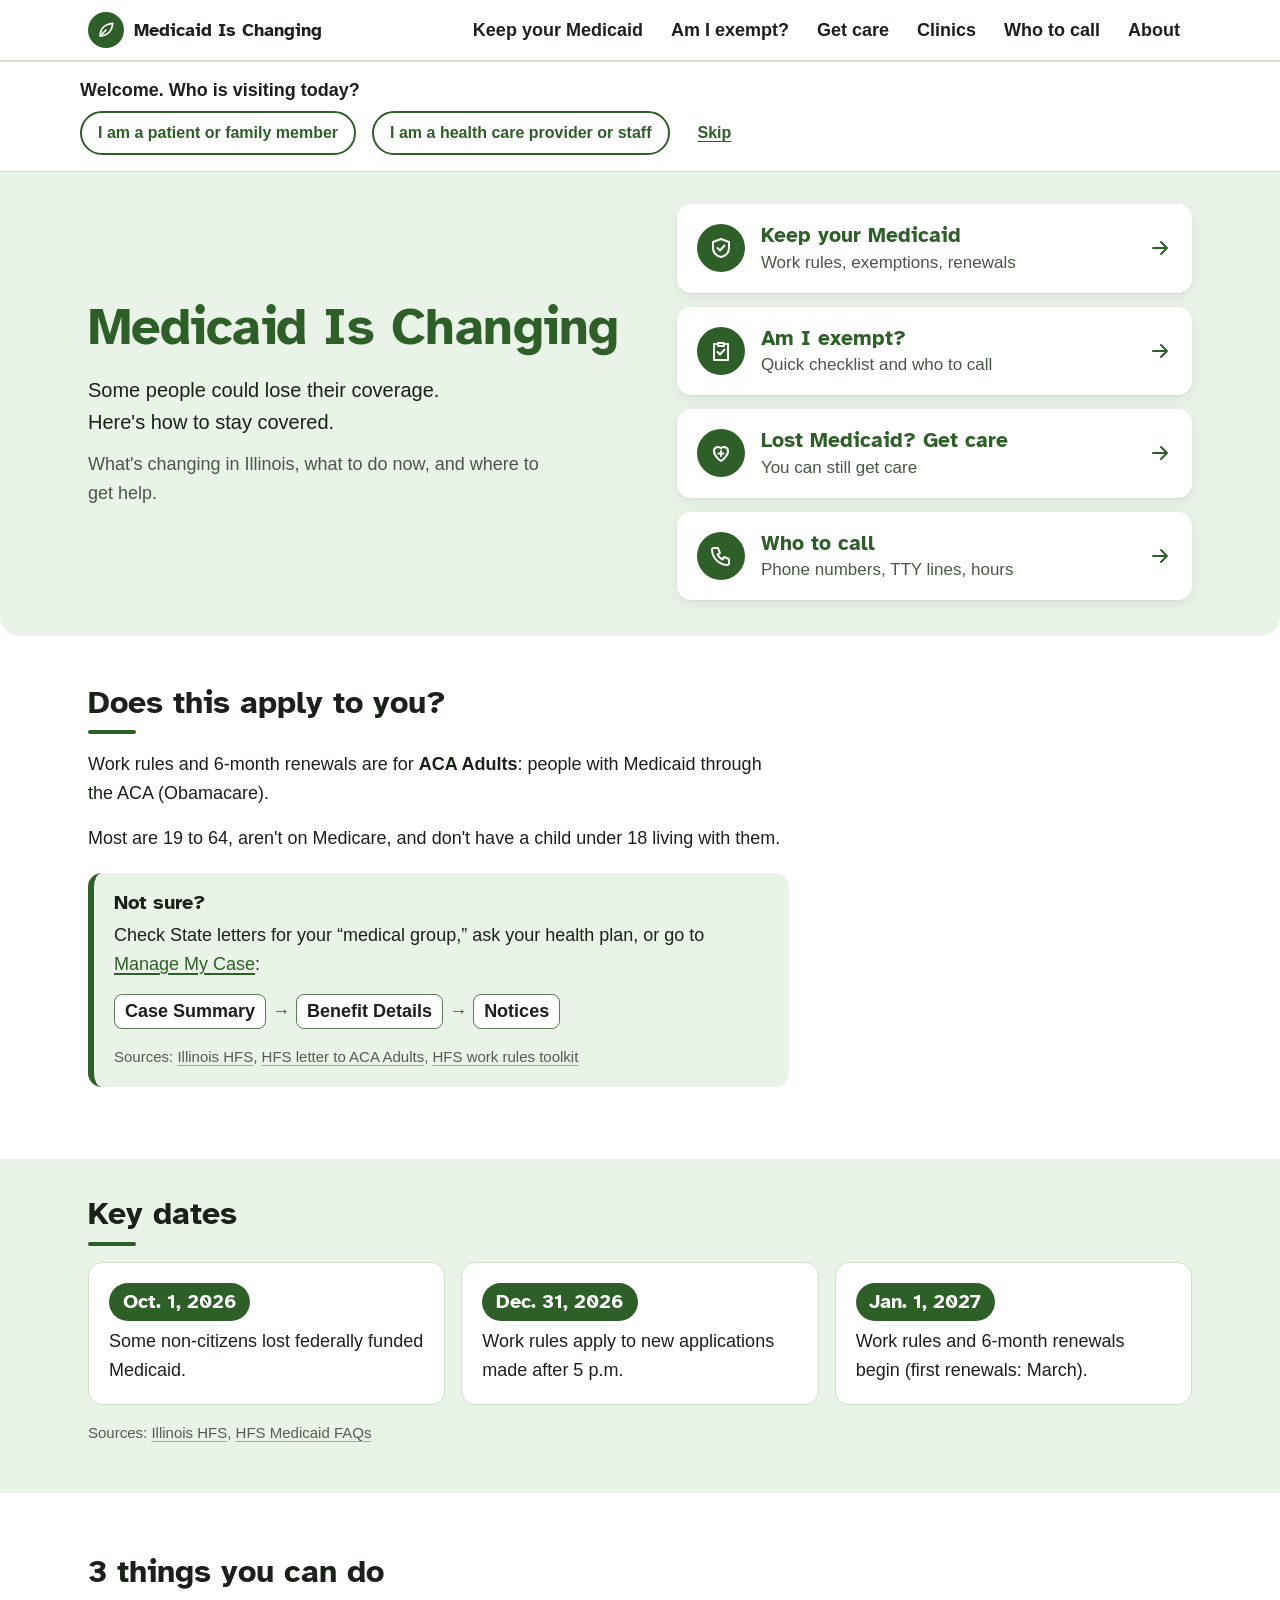
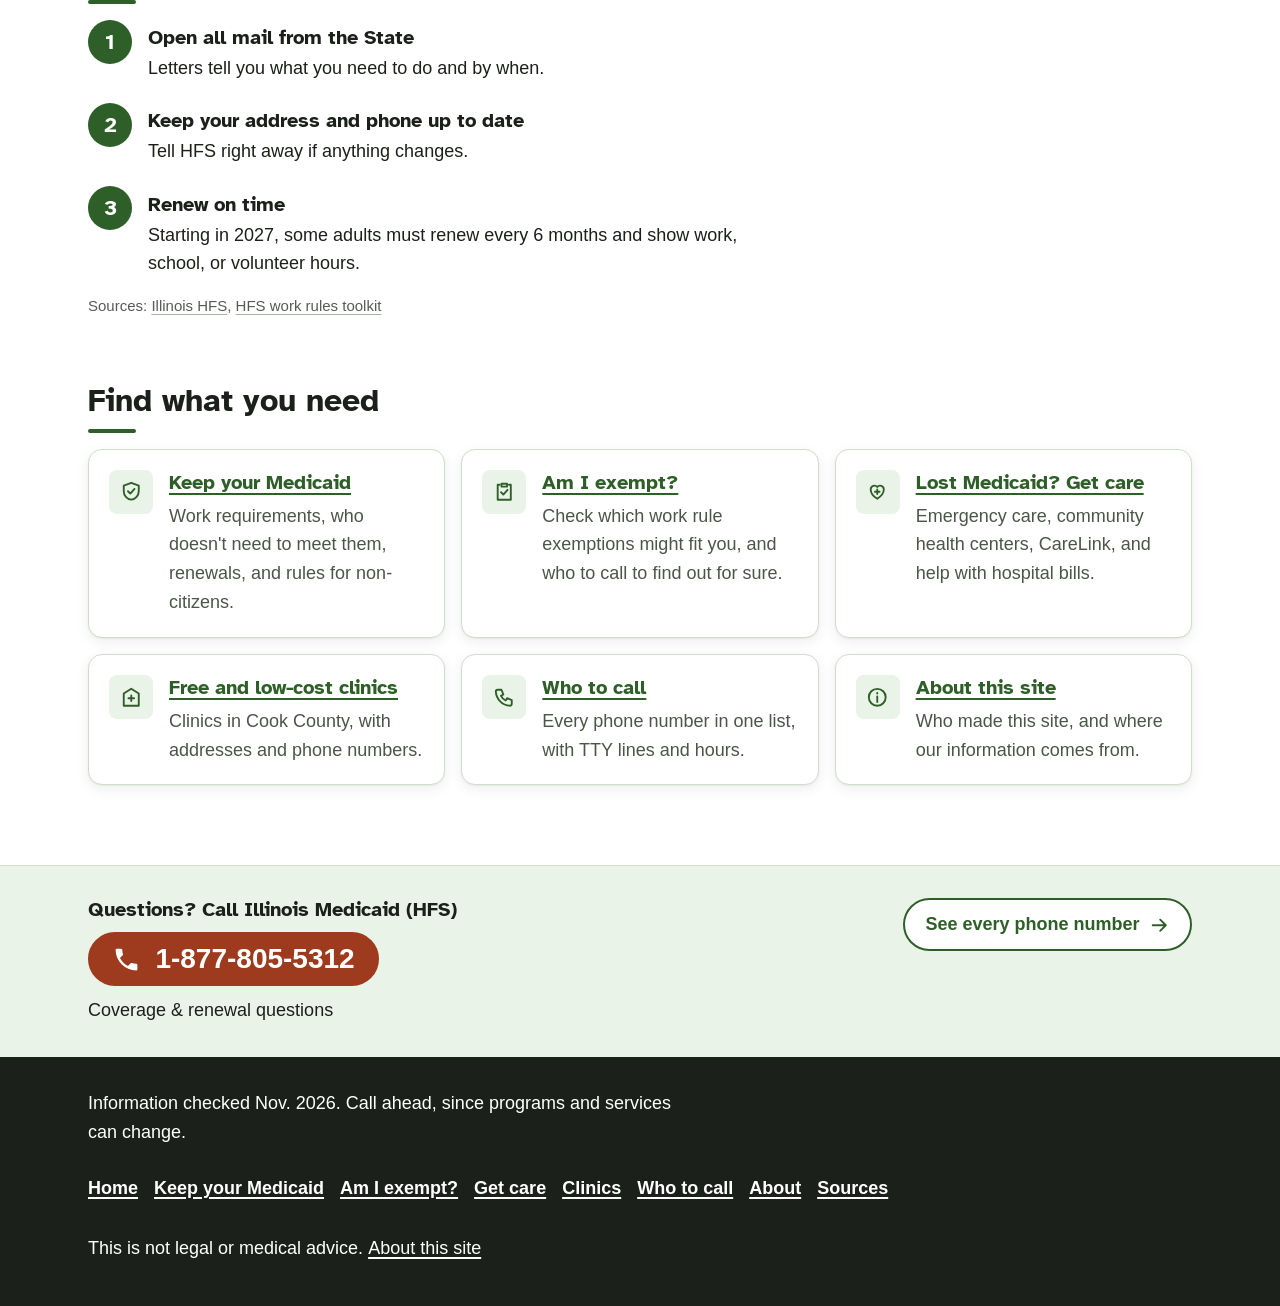
==== commit ba54abdf: "Add files via upload" ====
--- a/index.html
+++ b/index.html
@@ -17,6 +17,7 @@
       <nav class="site-nav" id="site-nav" aria-label="Main">
         <ul>
         <li><a href="keep-your-medicaid.html">Keep your Medicaid</a></li>
+        <li><a href="am-i-exempt.html">Am I exempt?</a></li>
         <li><a href="get-care.html">Get care</a></li>
         <li><a href="clinics.html">Clinics</a></li>
         <li><a href="who-to-call.html">Who to call</a></li>
@@ -36,6 +37,7 @@
         </div>
         <ul class="topic-grid">
           <li><a class="topic-btn" href="keep-your-medicaid.html"><span class="topic-icon"><svg class="icon" viewBox="0 0 24 24" aria-hidden="true" focusable="false"><path d="M12 3l8 3v6c0 4.5-3.4 8.3-8 9-4.6-.7-8-4.5-8-9V6z"/><path d="M8.5 12l2.5 2.5 4.5-5"/></svg></span><span class="topic-text"><span class="topic-label">Keep your Medicaid</span><span class="topic-hint">Work rules, exemptions, renewals</span></span><svg class="icon" viewBox="0 0 24 24" aria-hidden="true" focusable="false"><path d="M5 12h14M13 6l6 6-6 6"/></svg></a></li>
+          <li><a class="topic-btn" href="am-i-exempt.html"><span class="topic-icon"><svg class="icon" viewBox="0 0 24 24" aria-hidden="true" focusable="false"><path d="M9 4h6v3H9z"/><path d="M7 5H5v16h14V5h-2"/><path d="M8.5 13l2.5 2.5 4.5-5"/></svg></span><span class="topic-text"><span class="topic-label">Am I exempt?</span><span class="topic-hint">Quick checklist and who to call</span></span><svg class="icon" viewBox="0 0 24 24" aria-hidden="true" focusable="false"><path d="M5 12h14M13 6l6 6-6 6"/></svg></a></li>
           <li><a class="topic-btn" href="get-care.html"><span class="topic-icon"><svg class="icon" viewBox="0 0 24 24" aria-hidden="true" focusable="false"><path d="M12 20s-7-4.4-7-10a4 4 0 0 1 7-2.6A4 4 0 0 1 19 10c0 5.6-7 10-7 10z"/><path d="M12 10v5M9.5 12.5h5"/></svg></span><span class="topic-text"><span class="topic-label">Lost Medicaid? Get care</span><span class="topic-hint">You can still get care</span></span><svg class="icon" viewBox="0 0 24 24" aria-hidden="true" focusable="false"><path d="M5 12h14M13 6l6 6-6 6"/></svg></a></li>
           <li><a class="topic-btn" href="who-to-call.html"><span class="topic-icon"><svg class="icon" viewBox="0 0 24 24" aria-hidden="true" focusable="false"><path d="M5 4h4l2 5-2.5 1.5a11 11 0 0 0 5 5L15 13l5 2v4a2 2 0 0 1-2 2A16 16 0 0 1 3 6a2 2 0 0 1 2-2z"/></svg></span><span class="topic-text"><span class="topic-label">Who to call</span><span class="topic-hint">Phone numbers, TTY lines, hours</span></span><svg class="icon" viewBox="0 0 24 24" aria-hidden="true" focusable="false"><path d="M5 12h14M13 6l6 6-6 6"/></svg></a></li>
         </ul>
@@ -95,6 +97,7 @@
         <h2 id="topics-title">Find what you need</h2>
         <ul class="card-grid">
           <li><a class="card card-link" href="keep-your-medicaid.html"><span class="card-icon"><svg class="icon" viewBox="0 0 24 24" aria-hidden="true" focusable="false"><path d="M12 3l8 3v6c0 4.5-3.4 8.3-8 9-4.6-.7-8-4.5-8-9V6z"/><path d="M8.5 12l2.5 2.5 4.5-5"/></svg></span><span><span class="card-title">Keep your Medicaid</span><span class="card-text">Work requirements, who doesn't need to meet them, renewals, and rules for non-citizens.</span></span></a></li>
+          <li><a class="card card-link" href="am-i-exempt.html"><span class="card-icon"><svg class="icon" viewBox="0 0 24 24" aria-hidden="true" focusable="false"><path d="M9 4h6v3H9z"/><path d="M7 5H5v16h14V5h-2"/><path d="M8.5 13l2.5 2.5 4.5-5"/></svg></span><span><span class="card-title">Am I exempt?</span><span class="card-text">Check which work rule exemptions might fit you, and who to call to find out for sure.</span></span></a></li>
           <li><a class="card card-link" href="get-care.html"><span class="card-icon"><svg class="icon" viewBox="0 0 24 24" aria-hidden="true" focusable="false"><path d="M12 20s-7-4.4-7-10a4 4 0 0 1 7-2.6A4 4 0 0 1 19 10c0 5.6-7 10-7 10z"/><path d="M12 10v5M9.5 12.5h5"/></svg></span><span><span class="card-title">Lost Medicaid? Get care</span><span class="card-text">Emergency care, community health centers, CareLink, and help with hospital bills.</span></span></a></li>
           <li><a class="card card-link" href="clinics.html"><span class="card-icon"><svg class="icon" viewBox="0 0 24 24" aria-hidden="true" focusable="false"><path d="M4 21V8l8-5 8 5v13z"/><path d="M12 10v6M9 13h6"/></svg></span><span><span class="card-title">Free and low-cost clinics</span><span class="card-text">Clinics in Cook County, with addresses and phone numbers.</span></span></a></li>
           <li><a class="card card-link" href="who-to-call.html"><span class="card-icon"><svg class="icon" viewBox="0 0 24 24" aria-hidden="true" focusable="false"><path d="M5 4h4l2 5-2.5 1.5a11 11 0 0 0 5 5L15 13l5 2v4a2 2 0 0 1-2 2A16 16 0 0 1 3 6a2 2 0 0 1 2-2z"/></svg></span><span><span class="card-title">Who to call</span><span class="card-text">Every phone number in one list, with TTY lines and hours.</span></span></a></li>
@@ -121,6 +124,7 @@
       <ul class="footer-links" aria-label="Footer">
         <li><a href="index.html">Home</a></li>
         <li><a href="keep-your-medicaid.html">Keep your Medicaid</a></li>
+        <li><a href="am-i-exempt.html">Am I exempt?</a></li>
         <li><a href="get-care.html">Get care</a></li>
         <li><a href="clinics.html">Clinics</a></li>
         <li><a href="who-to-call.html">Who to call</a></li>
--- a/assets/css/base.css
+++ b/assets/css/base.css
@@ -36,7 +36,7 @@
      .phone-strip      full-width band with the main phone number
      .phone-list       who-to-call list;  .phone-item  one entry
                        .phone-name / .phone-for / .phone-meta / .phone-num
-     .tel              a tel: link styled as a big tappable number
+     .tel              a tel: link: inline in sentences, a call button when standalone
      .clinic-list      list of clinic cards;  .clinic  one card
                        .clinic-name / .clinic-addr / .clinic-actions
      .btn              button-like link;  .btn-primary  filled;  .btn-ghost  outline
@@ -49,6 +49,19 @@
      .vp  .vp-card  .vp-btn  .vp-skip
    ========================================================================= */
 
+/* ---------- Spacing scale + accent defaults ----------
+   One 8px-based scale. Themes may override any of these on :root.
+   Accent ("call" / "urgent") fallbacks keep the civic and warm preview themes working. */
+:root {
+  --space-1: 0.5rem;   /*  8px */
+  --space-2: 1rem;     /* 16px */
+  --space-3: 1.5rem;   /* 24px */
+  --space-4: 2rem;     /* 32px */
+  --space-5: 2.5rem;   /* 40px */
+  --space-6: 3rem;     /* 48px */
+  --content-max: 760px;
+}
+
 /* ---------- Reset / base ---------- */
 *, *::before, *::after { box-sizing: border-box; }
 html { font-size: 100%; -webkit-text-size-adjust: 100%; text-size-adjust: 100%; scroll-padding-top: 1rem; }
@@ -88,7 +101,7 @@
   border-radius: 4px;
 }
 /* On primary-colored areas the ring flips to the inverse color */
-.phone-strip, .callout-strong, .site-footer { --color-focus: var(--color-focus-inverse, #fff); }
+.callout-strong, .site-footer { --color-focus: var(--color-focus-inverse, #fff); }
 
 .visually-hidden {
   position: absolute !important; width: 1px; height: 1px; padding: 0; margin: -1px;
@@ -173,8 +186,13 @@
 .page-head { padding: 1.75rem 0 2rem; }
 .page-head .lead { margin-bottom: 0; }
 .jump-nav { margin-top: 1.25rem; }
-.jump-nav h2 { font-size: var(--text-sm, 1.0625rem); font-weight: 700; margin: 0 0 0.5rem; color: var(--color-text); }
-.jump-nav ul { list-style: none; margin: 0; padding: 0; display: flex; flex-wrap: wrap; gap: 0.5rem; }
+/* Small uppercase label, not a 17px heading */
+.jump-nav h2 {
+  font-family: var(--font-body); font-size: 0.875rem; font-weight: 700; line-height: 1.3;
+  text-transform: uppercase; letter-spacing: 0.08em;
+  margin: 0 0 var(--space-1); color: var(--color-text-muted);
+}
+.jump-nav ul { list-style: none; margin: 0; padding: 0; display: flex; flex-wrap: wrap; gap: var(--space-1); }
 .jump-nav a {
   display: inline-flex; align-items: center; min-height: 44px; padding: 0.4rem 1rem;
   border-radius: var(--radius-pill, 999px); background: var(--color-surface);
@@ -182,6 +200,16 @@
   color: var(--color-primary); font-weight: 600; text-decoration: none; font-size: var(--text-sm, 1.0625rem);
 }
 .jump-nav a:hover { border-color: var(--color-primary); background: var(--color-surface-alt); }
+/* Phones: tidy 2-column grid of equal-height chips; an odd last chip spans both columns (no orphan) */
+@media (max-width: 599.98px) {
+  .jump-nav ul { display: grid; grid-template-columns: repeat(2, minmax(0, 1fr)); }
+  .jump-nav li { display: flex; }
+  .jump-nav li:last-child:nth-child(odd) { grid-column: 1 / -1; }
+  .jump-nav a {
+    flex: 1; justify-content: center; text-align: center; line-height: 1.3;
+    padding: 0.5rem 0.625rem; border-radius: var(--radius-md, 14px);
+  }
+}
 
 /* ---------- Sections ---------- */
 .section { padding: 2.25rem 0; }
@@ -255,6 +283,8 @@
   width: 0.4rem; height: 0.7rem; border: solid var(--color-primary-contrast); border-width: 0 3px 3px 0; transform: rotate(45deg);
 }
 @media (min-width: 900px) { .checklist.two-col { grid-template-columns: 1fr 1fr; max-width: none; } }
+/* Inside a card: no boxes-inside-a-box; light tinted rows, checkmarks kept */
+.card .checklist > li { border: 0; background: var(--color-surface-alt); border-radius: var(--radius-sm); }
 
 .bullets { padding-left: 1.25rem; max-width: 70ch; }
 .bullets > li { margin-bottom: 0.625rem; padding-left: 0.25rem; }
@@ -280,6 +310,26 @@
 .callout-strong { background: var(--color-primary); color: var(--color-primary-contrast); border-left-color: var(--color-accent); }
 .callout-strong h2, .callout-strong h3, .callout-strong a { color: var(--color-primary-contrast); }
 
+/* ---------- Narrow single-column layout (get-care) ---------- */
+.layout-narrow .container { max-width: calc(var(--content-max, 760px) + 2rem); }
+.layout-narrow .page-head { padding-bottom: var(--space-4); }
+.layout-narrow .section { padding: 0 0 var(--space-3); }
+.layout-narrow .section + .section { padding-top: 0; }
+.layout-narrow .page-head + .section { padding-top: var(--space-4); }
+.layout-narrow .card, .layout-narrow .callout {
+  padding: clamp(var(--space-3), 6vw, var(--space-4)); max-width: none; margin: 0;
+}
+.layout-narrow .card > :last-child, .layout-narrow .callout > :last-child { margin-bottom: 0; }
+.layout-narrow .card h2 { margin-top: 0; }
+.layout-narrow .phone-strip { margin-top: var(--space-3); }
+
+/* Emergency card: terracotta edge + warm tint + icon, so it reads first while others stay calm */
+.card-urgent {
+  border-left: 6px solid var(--color-call, #9e3a1d);
+  background: var(--color-urgent-tint, #fcf1ec);
+}
+.card-urgent .eyebrow { color: var(--color-urgent-text, #7f2e17); background: var(--color-urgent-pill, #f7ddd2); }
+
 .path { list-style: none; padding: 0; margin: 0.75rem 0 0; display: flex; flex-wrap: wrap; align-items: center; gap: 0.375rem; }
 .path li { display: inline-flex; align-items: center; gap: 0.375rem; }
 .path li span {
@@ -293,7 +343,16 @@
   padding: 0.125rem 0.625rem; border-radius: var(--radius-pill, 999px);
   background: var(--color-surface-alt); color: var(--color-primary);
 }
-.eyebrow { display: block; font-size: var(--text-sm, 1.0625rem); font-weight: 700; color: var(--color-primary); margin-bottom: 0.25rem; }
+/* Small tinted pill label that sits above an h2 without competing with it */
+.eyebrow {
+  display: inline-flex; align-items: center; gap: 0.4em; width: fit-content; max-width: 100%;
+  font-family: var(--font-body); font-size: 0.875rem; font-weight: 700; line-height: 1.3;
+  text-transform: uppercase; letter-spacing: 0.06em;
+  color: var(--color-primary); background: var(--color-surface-alt);
+  padding: 0.25rem 0.75rem; border-radius: var(--radius-pill, 999px);
+  margin-bottom: var(--space-1);
+}
+.eyebrow .icon { width: 1.1em; height: 1.1em; vertical-align: 0; }
 
 /* ---------- Buttons + tel links ---------- */
 .btn {
@@ -307,21 +366,60 @@
 .btn-ghost { background: var(--color-surface); color: var(--color-primary); }
 .btn-ghost:hover { background: var(--color-surface-alt); }
 
-/* Inline tel links keep the line box but get a ~44px tall hit area via padding */
-.tel { display: inline; padding: 0.65em 0; font-weight: 700; white-space: nowrap; }
+/* Phone numbers. Two forms of one style (terracotta + phone icon; the icon is CSS-only,
+   so the accessible name stays the number):
+   - Inside a sentence: bold terracotta text with an icon and underline, so the sentence still reads smoothly.
+   - Standing on its own (.tel-big, phone strip, who-to-call list rows): a tap-to-call pill button, 44px+ tall. */
+.tel {
+  display: inline; padding-block: 0.65em; font-weight: 700; white-space: nowrap;
+  color: var(--color-call, var(--color-primary));
+  text-decoration-line: underline; text-decoration-thickness: 1px; text-underline-offset: 0.2em;
+}
+.tel:hover { color: var(--color-call-hover, var(--color-accent)); text-decoration-thickness: 2px; }
+.callout-strong .tel, .callout-strong .tel:hover { color: var(--color-primary-contrast); }
+.tel::before {
+  display: inline-block; vertical-align: -0.15em; margin-right: 0.35em;
+  content: ""; flex: none; width: 1.05em; height: 1.05em; background-color: currentColor;
+  -webkit-mask: url("data:image/svg+xml,%3Csvg xmlns='http://www.w3.org/2000/svg' viewBox='0 0 24 24'%3E%3Cpath d='M6.6 10.8a15.2 15.2 0 0 0 6.6 6.6l2.2-2.2a1 1 0 0 1 1-.25 11.4 11.4 0 0 0 3.6.57 1 1 0 0 1 1 1V20a1 1 0 0 1-1 1A17 17 0 0 1 3 4a1 1 0 0 1 1-1h3.5a1 1 0 0 1 1 1c0 1.25.2 2.45.57 3.57a1 1 0 0 1-.25 1z'/%3E%3C/svg%3E") center / contain no-repeat;
+          mask: url("data:image/svg+xml,%3Csvg xmlns='http://www.w3.org/2000/svg' viewBox='0 0 24 24'%3E%3Cpath d='M6.6 10.8a15.2 15.2 0 0 0 6.6 6.6l2.2-2.2a1 1 0 0 1 1-.25 11.4 11.4 0 0 0 3.6.57 1 1 0 0 1 1 1V20a1 1 0 0 1-1 1A17 17 0 0 1 3 4a1 1 0 0 1 1-1h3.5a1 1 0 0 1 1 1c0 1.25.2 2.45.57 3.57a1 1 0 0 1-.25 1z'/%3E%3C/svg%3E") center / contain no-repeat;
+}
+
+/* Standalone numbers: the button */
+.tel-big .tel, .phone-strip .tel, .phone-num .tel, .compact-list .tel {
+  display: inline-flex; align-items: center; gap: 0.5em; vertical-align: middle;
+  min-height: 44px; padding: 0.375rem 1.125rem; margin-block: 0.125rem;
+  border: 2px solid var(--color-call, var(--color-primary)); border-radius: var(--radius-pill, 999px);
+  background: var(--color-call, var(--color-primary)); color: var(--color-call-contrast, #fff);
+  line-height: 1.2; text-decoration: none;
+  transition: background-color 0.15s ease, border-color 0.15s ease;
+}
+.tel-big .tel::before, .phone-strip .tel::before, .phone-num .tel::before, .compact-list .tel::before { margin-right: 0; vertical-align: 0; }
+.tel-big .tel:hover, .phone-strip .tel:hover, .phone-num .tel:hover, .compact-list .tel:hover {
+  background: var(--color-call-hover, var(--color-accent)); border-color: var(--color-call-hover, var(--color-accent)); color: var(--color-call-contrast, #fff);
+}
+/* On the dark green callout the button gets a white edge so it stays distinct from the green */
+.callout-strong .tel-big .tel { border-color: var(--color-primary-contrast); }
+/* TTY: same button shape and icon, outlined, so it doesn't compete with the main number */
+.phone-num .tel-tty, .phone-num .tel-tty:hover { background: var(--color-surface); color: var(--color-call, var(--color-primary)); border-color: var(--color-call, var(--color-primary)); }
+.phone-num .tel-tty:hover { background: var(--color-urgent-tint, var(--color-surface-alt)); color: var(--color-call-hover, var(--color-accent)); }
+/* Bigger hero-size number */
+.tel-big .tel, .phone-strip .tel { font-size: clamp(1.375rem, 1.15rem + 1.1vw, 1.75rem); padding: 0.5rem 1.375rem; }
 /* Plain links inside text: extra vertical padding so the tap area is at least ~26px without changing line spacing */
 p a:not(.btn):not(.tel), li a:not(.btn):not(.tel):not(.card-link):not(.topic-btn) { padding-block: 0.2em; }
 
 /* ---------- Phone strip (who to call band) ---------- */
-.phone-strip { background: var(--color-primary); color: var(--color-primary-contrast); padding: 1.75rem 0; margin-top: 2rem; }
-.phone-strip .container { display: flex; flex-direction: column; gap: 1rem; }
-.phone-strip h2 { color: var(--color-primary-contrast); font-size: var(--text-h3, 1.25rem); margin: 0; }
-.phone-strip p { margin: 0; }
-.phone-strip a { color: var(--color-primary-contrast); }
-.phone-strip .tel { font-size: clamp(1.5rem, 1.2rem + 1.5vw, 2rem); }
+/* Pale band with dark text, so the page doesn't end in three dark blocks */
+.phone-strip {
+  background: var(--color-surface-alt); color: var(--color-text);
+  border-top: 1px solid var(--color-border); padding: var(--space-4) 0; margin-top: var(--space-4);
+}
+.phone-strip .container { display: flex; flex-direction: column; gap: var(--space-2); }
+.phone-strip h2 { color: var(--color-text); font-size: var(--text-h3, 1.25rem); margin: 0 0 var(--space-1); }
+.phone-strip p { margin: 0 0 var(--space-1); }
+.phone-strip p:last-child { margin-bottom: 0; }
 .phone-strip .strip-more { font-weight: 600; }
-.phone-strip .btn { border-color: var(--color-primary-contrast); background: var(--color-primary-contrast); color: var(--color-primary); align-self: flex-start; }
-.phone-strip .btn:hover { background: var(--color-surface-alt); }
+.phone-strip .btn { border-color: var(--color-primary); background: var(--color-surface); color: var(--color-primary); align-self: flex-start; }
+.phone-strip .btn:hover { background: var(--color-surface-alt); border-color: var(--color-accent); color: var(--color-accent); }
 @media (min-width: 900px) { .phone-strip .container { flex-direction: row; align-items: center; justify-content: space-between; } }
 
 /* ---------- Who to call list ---------- */
@@ -331,9 +429,8 @@
 .phone-name { font-size: var(--text-h3, 1.25rem); margin: 0; }
 .phone-for { margin: 0; }
 .phone-meta { margin: 0; color: var(--color-text-muted); font-size: var(--text-sm, 1.0625rem); }
-.phone-num { margin: 0.25rem 0 0; display: flex; flex-wrap: wrap; gap: 0 1.25rem; }
-.phone-num .tel { font-size: 1.375rem; }
-.phone-num .tel-tty { font-size: var(--text-base); }
+.phone-num { margin: 0.25rem 0 0; display: flex; flex-wrap: wrap; align-items: center; gap: var(--space-1) var(--space-2); }
+.phone-num > span { display: inline-flex; flex-wrap: wrap; align-items: center; gap: 0.375rem; }
 .compact-list { list-style: none; padding: 0; margin: 0; border-top: 1px solid var(--color-border); max-width: 52rem; }
 .compact-list li { display: flex; flex-wrap: wrap; justify-content: space-between; align-items: center; gap: 0 1rem; padding: 0.375rem 0; border-bottom: 1px solid var(--color-border); }
 
@@ -347,6 +444,9 @@
 .clinic-note { margin: 0; color: var(--color-text-muted); font-size: var(--text-sm, 1.0625rem); }
 .clinic-actions { display: grid; grid-template-columns: 1fr; gap: 0.5rem; margin-top: auto; padding-top: 0.75rem; }
 .clinic-actions .btn { min-height: 44px; padding: 0.4rem 1rem; }
+/* Clinic call buttons match the shared tap-to-call style (terracotta) */
+.clinic-actions .btn-primary[href^="tel:"] { background: var(--color-call, var(--color-primary)); border-color: var(--color-call, var(--color-primary)); color: var(--color-call-contrast, #fff); }
+.clinic-actions .btn-primary[href^="tel:"]:hover { background: var(--color-call-hover, var(--color-accent)); border-color: var(--color-call-hover, var(--color-accent)); }
 .group-meta { display: grid; gap: 0.5rem; margin-bottom: 1.25rem; max-width: 70ch; }
 .group-meta p { margin: 0; }
 
@@ -361,29 +461,29 @@
 .phone-strip + .site-footer { margin-top: 0; }
 
 /* ---------- Visitor prompt (DOM from visitor-count.js) ---------- */
-.vp {
-  position: fixed; inset: 0; z-index: 2000; display: flex; align-items: flex-end; justify-content: center;
-  padding: 1rem; background: var(--color-overlay, rgba(0, 0, 0, 0.6)); overflow-y: auto;
-}
-@media (min-width: 600px) { .vp { align-items: center; } }
+/* Small inline banner in normal page flow (not fixed, not a modal) */
+.vp { background: var(--color-surface); border-top: 1px solid var(--color-border); border-bottom: 1px solid var(--color-border); padding: var(--space-2) 0; }
 .vp-card {
-  width: 100%; max-width: 30rem; background: var(--color-surface); color: var(--color-text);
-  border-radius: var(--radius-lg); padding: 1.5rem 1.25rem 1.25rem; box-shadow: 0 20px 48px rgba(0, 0, 0, 0.3);
-  display: flex; flex-direction: column; gap: 0.75rem;
-}
-.vp-card h2 { font-size: 1.5rem; margin: 0; color: var(--color-primary); }
-.vp-card p { margin: 0 0 0.5rem; }
+  width: 100%; max-width: 72rem; margin: 0 auto; padding: 0 1rem; color: var(--color-text);
+  display: flex; flex-wrap: wrap; align-items: center; gap: var(--space-1) var(--space-2);
+}
+.vp-card h2 { flex: 1 1 100%; font-family: var(--font-body); font-size: var(--text-base, 1.125rem); font-weight: 700; line-height: 1.4; margin: 0; color: var(--color-text); }
+.vp-card p { margin: 0; }
 .vp-btn {
-  display: block; width: 100%; min-height: 52px; padding: 0.75rem 1rem; text-align: left;
-  font: inherit; font-weight: 700; cursor: pointer;
-  background: var(--color-primary); color: var(--color-primary-contrast);
-  border: 2px solid var(--color-primary); border-radius: var(--radius-md);
-}
-.vp-btn:hover { background: var(--color-accent); border-color: var(--color-accent); color: var(--color-accent-contrast); }
+  display: inline-flex; align-items: center; min-height: 44px; padding: 0.5rem 1rem; text-align: left;
+  font: inherit; font-size: 1rem; font-weight: 700; line-height: 1.3; cursor: pointer;
+  background: var(--color-surface); color: var(--color-primary);
+  border: 2px solid var(--color-primary); border-radius: var(--radius-pill, 999px);
+}
+.vp-btn:hover { background: var(--color-primary); color: var(--color-primary-contrast); }
 .vp-skip {
-  align-self: center; min-height: 44px; min-width: 44px; padding: 0.5rem 1.25rem;
-  font: inherit; font-weight: 600; cursor: pointer; background: transparent;
+  min-height: 44px; min-width: 44px; padding: 0.5rem 0.75rem;
+  font: inherit; font-size: 1rem; font-weight: 600; cursor: pointer; background: transparent;
   color: var(--color-link); border: 0; text-decoration: underline; text-underline-offset: 0.18em;
+}
+@media (max-width: 599.98px) {
+  .vp-btn { flex: 1 1 100%; }
+  .vp-skip { margin-inline-start: -0.75rem; }
 }
 .vp :focus-visible { outline: 3px solid var(--color-focus); outline-offset: 3px; }
 
@@ -404,25 +504,90 @@
   a { color: #000 !important; }
   a[href^="http"]::after { content: " (" attr(href) ")"; font-weight: normal; font-size: 0.9em; word-break: break-all; }
   a[href^="tel:"]::after { content: ""; }
+  .tel-big .tel, .phone-strip .tel, .phone-num .tel, .compact-list .tel { background: #fff !important; color: #000 !important; border: 1px solid #000 !important; min-height: 0; }
+  .tel { color: #000 !important; }
+  .tel::before { display: none; }
+  .card-urgent { background: #fff !important; border-left: 6px solid #000 !important; }
   .section, .section-alt { padding: 0.75rem 0; margin: 0; }
   h2, h3 { break-after: avoid; }
 }
 
 /* ---------- Small additions ---------- */
 .card-link .card-title, .card-link .card-text { display: block; }
-.tel-big .tel { font-size: clamp(1.5rem, 1.2rem + 1.5vw, 2rem); }
 .clinic-addr + .clinic-note { margin-top: -0.125rem; }
 .phone-name a { display: inline-flex; align-items: center; min-height: 44px; }
 .card-title { font-family: var(--font-display); font-weight: 700; line-height: 1.3; }
 
 /* ---------- Source notes and the sources list ---------- */
 /* Links keep the shared inline-link padding (p a / li a rule above) for a ~26px tap area */
-.source-note { margin: 1rem 0 0; max-width: 70ch; font-size: var(--text-sm, 1.0625rem); line-height: 1.6; color: var(--color-text-muted); }
+.source-note { margin: var(--space-2) 0 0; max-width: 70ch; font-size: 0.9375rem; line-height: 1.6; color: var(--color-text-subtle, #595959); }
+.source-note a {
+  color: inherit; text-decoration-line: underline; text-decoration-thickness: 1px;
+  text-decoration-color: var(--color-underline-subtle, rgba(47, 95, 40, 0.45)); text-underline-offset: 0.2em;
+}
+.source-note a:hover, .source-note a:focus-visible { color: var(--color-link); text-decoration-thickness: 2px; text-decoration-color: currentColor; }
 .clinic .source-note, .phone-item .source-note { margin-top: 0; }
-.callout-strong .source-note { color: var(--color-primary-contrast); }
+.callout-strong .source-note, .callout-strong .source-note a { color: var(--color-primary-contrast); }
+.callout-strong .source-note a { text-decoration-color: rgba(255, 255, 255, 0.55); }
+.callout-strong .source-note a:hover, .callout-strong .source-note a:focus-visible { color: var(--color-primary-contrast); text-decoration-color: currentColor; }
 .source-list { list-style: none; padding: 0; margin: 0 0 2rem; display: grid; gap: 0.875rem; max-width: 70ch; }
 .source-list:last-child { margin-bottom: 0; }
 .source-list li { display: flex; flex-direction: column; align-items: flex-start; }
 .source-list a { font-weight: 600; }
 .source-for { color: var(--color-text-muted); font-size: var(--text-sm, 1.0625rem); line-height: 1.5; }
 #sources h3 { margin-top: 1.5rem; }
+
+/* ---------- "Am I exempt?" quiz (am-i-exempt.html) ---------- */
+.quiz fieldset { border: 0; padding: 0; margin: var(--space-3) 0 0; min-width: 0; }
+.quiz legend { font-family: var(--font-display); font-weight: 700; font-size: var(--text-h3, 1.25rem); line-height: 1.3; padding: 0; margin-bottom: var(--space-1); }
+.quiz-options { list-style: none; margin: 0; padding: 0; display: grid; gap: var(--space-1); }
+.quiz-option {
+  display: flex; align-items: flex-start; gap: 0.75rem; min-height: 44px; cursor: pointer;
+  padding: 0.75rem 1rem; border: 1px solid var(--color-border-strong, var(--color-border)); border-radius: var(--radius-sm);
+  background: var(--color-surface); line-height: 1.45;
+}
+.quiz-option input { flex: none; width: 1.375rem; height: 1.375rem; margin: 0.05rem 0 0; accent-color: var(--color-primary); cursor: pointer; }
+.quiz-option:hover { border-color: var(--color-primary); }
+.quiz-option:has(input:checked) { background: var(--color-surface-alt); border-color: var(--color-primary); font-weight: 600; }
+.quiz-option:has(input:focus-visible) { outline: 3px solid var(--color-focus); outline-offset: 3px; }
+.quiz-option input:focus-visible { outline: none; }
+.quiz-link { margin: var(--space-3) 0 0; }
+.quiz-actions { display: flex; flex-wrap: wrap; gap: var(--space-2); margin-top: var(--space-3); }
+.quiz-actions[hidden] { display: none; }
+.quiz-note { margin-top: var(--space-3) !important; max-width: none; }
+.quiz-note p { margin: 0; }
+.quiz-results h2:focus { outline: none; }
+.quiz-results h2:focus-visible { outline: 3px solid var(--color-focus); outline-offset: 3px; }
+.quiz-summary { font-size: var(--text-lg, 1.25rem); margin: 0 0 var(--space-3); }
+.result-list { display: grid; gap: var(--space-3); }
+.result[hidden], .result-unsure[hidden] { display: none; }
+.result h3 { font-size: var(--text-h2, 1.5rem); margin: 0 0 var(--space-1); }
+.result h4 { font-size: var(--text-h3, 1.25rem); margin: var(--space-3) 0 var(--space-1); }
+.result-update { margin: var(--space-2) 0 0 !important; padding: var(--space-2) var(--space-3) !important; }
+.result-update p { margin: 0; }
+.result-everyone { margin-top: var(--space-3) !important; }
+.result-everyone h3 { margin-top: 0; }
+@media print {
+  .quiz-actions { display: none !important; }
+  .quiz-option { border: 1px solid #999 !important; }
+}
+
+/* ---------- Very narrow viewports (e.g. 320px phone at 200% zoom = 160 CSS px) ---------- */
+@media (max-width: 259.98px) {
+  .jump-nav ul { grid-template-columns: 1fr; }
+  .jump-nav li:last-child:nth-child(odd) { grid-column: auto; }
+  .tel { white-space: normal; }
+  .phone-num .tel, .compact-list .tel { padding-inline: 0.75rem; }
+  .tel-big .tel, .phone-strip .tel { font-size: 1.25rem; padding-inline: 0.875rem; }
+  .layout-narrow .container { padding-inline: 0.5rem; }
+  .layout-narrow .card, .layout-narrow .callout { padding: 0.75rem; }
+  .card .checklist > li { min-width: 0; padding-left: 2.75rem; padding-right: 0.5rem; overflow-wrap: anywhere; }
+  .card .checklist > li::before { left: 0.625rem; }
+  .card .checklist > li::after { left: 1.08rem; }
+  .btn { white-space: normal; max-width: 100%; }
+  .eyebrow { letter-spacing: 0.02em; padding-inline: 0.5rem; overflow-wrap: anywhere; }
+  .quiz-options > li, .quiz-option { min-width: 0; }
+  .quiz-option { padding: 0.5rem; gap: 0.5rem; overflow-wrap: anywhere; }
+  .quiz-actions .btn { flex: 1 1 100%; }
+  h1, h2 { overflow-wrap: anywhere; hyphens: auto; }
+}
--- a/assets/css/theme-green.css
+++ b/assets/css/theme-green.css
@@ -14,7 +14,17 @@
      focus #1b211a on #ffffff .......... 16.4:1 (14.4:1 on mint); focus-inverse #ffffff on primary 7.5:1
      border-strong #5f7a59 on #ffffff .. 4.8:1 (UI component edges)
      footer: #ffffff on #1b211a ......... 16.4:1
+     #ffffff on call #9e3a1d ........... 6.8:1 (tap-to-call buttons); hover #7f2e17 9.1:1
+     call #9e3a1d vs #ffffff / tint / mint 6.8 / 6.2 / 6.0:1 (button edge, emergency border)
+     text #1b211a on urgent tint #fcf1ec 14.8:1; urgent text #7f2e17 on pill #f7ddd2 7.0:1
+     subtle #595959 on #ffffff / mint / tint 7.0 / 6.2 / 6.3:1 (source notes)
    ========================================================================= */
+/* Headings only. Self-hosted, Latin subset, bold (700) is the only weight used. SIL OFL 1.1, see assets/fonts/OFL.txt */
+@font-face {
+  font-family: "Atkinson Hyperlegible";
+  src: url("../fonts/atkinson-hyperlegible-latin-700-normal.woff2") format("woff2");
+  font-weight: 700; font-style: normal; font-display: swap;
+}
 :root {
   --color-bg: #ffffff;
   --color-surface: #ffffff;
@@ -31,9 +41,17 @@
   --color-focus-inverse: #ffffff;
   --color-link: #2f5f28;
   --color-overlay: rgba(19, 33, 17, 0.62);
+  --color-call: #9e3a1d;           /* terracotta accent: call buttons + emergency edge */
+  --color-call-hover: #7f2e17;
+  --color-call-contrast: #ffffff;
+  --color-urgent-tint: #fcf1ec;
+  --color-urgent-pill: #f7ddd2;
+  --color-urgent-text: #7f2e17;
+  --color-text-subtle: #595959;
+  --color-underline-subtle: rgba(47, 95, 40, 0.45);
 
   --font-body: "Segoe UI", Roboto, "Helvetica Neue", Arial, "Noto Sans", "Liberation Sans", sans-serif;
-  --font-display: "Segoe UI", Roboto, "Helvetica Neue", Arial, "Noto Sans", "Liberation Sans", sans-serif;
+  --font-display: "Atkinson Hyperlegible", "Segoe UI", Roboto, "Helvetica Neue", Arial, "Noto Sans", "Liberation Sans", sans-serif;
   --text-base: 1.125rem;          /* 18px on mobile */
   --text-sm: 1.0625rem;           /* 17px: smallest text on the site */
   --text-lg: 1.25rem;
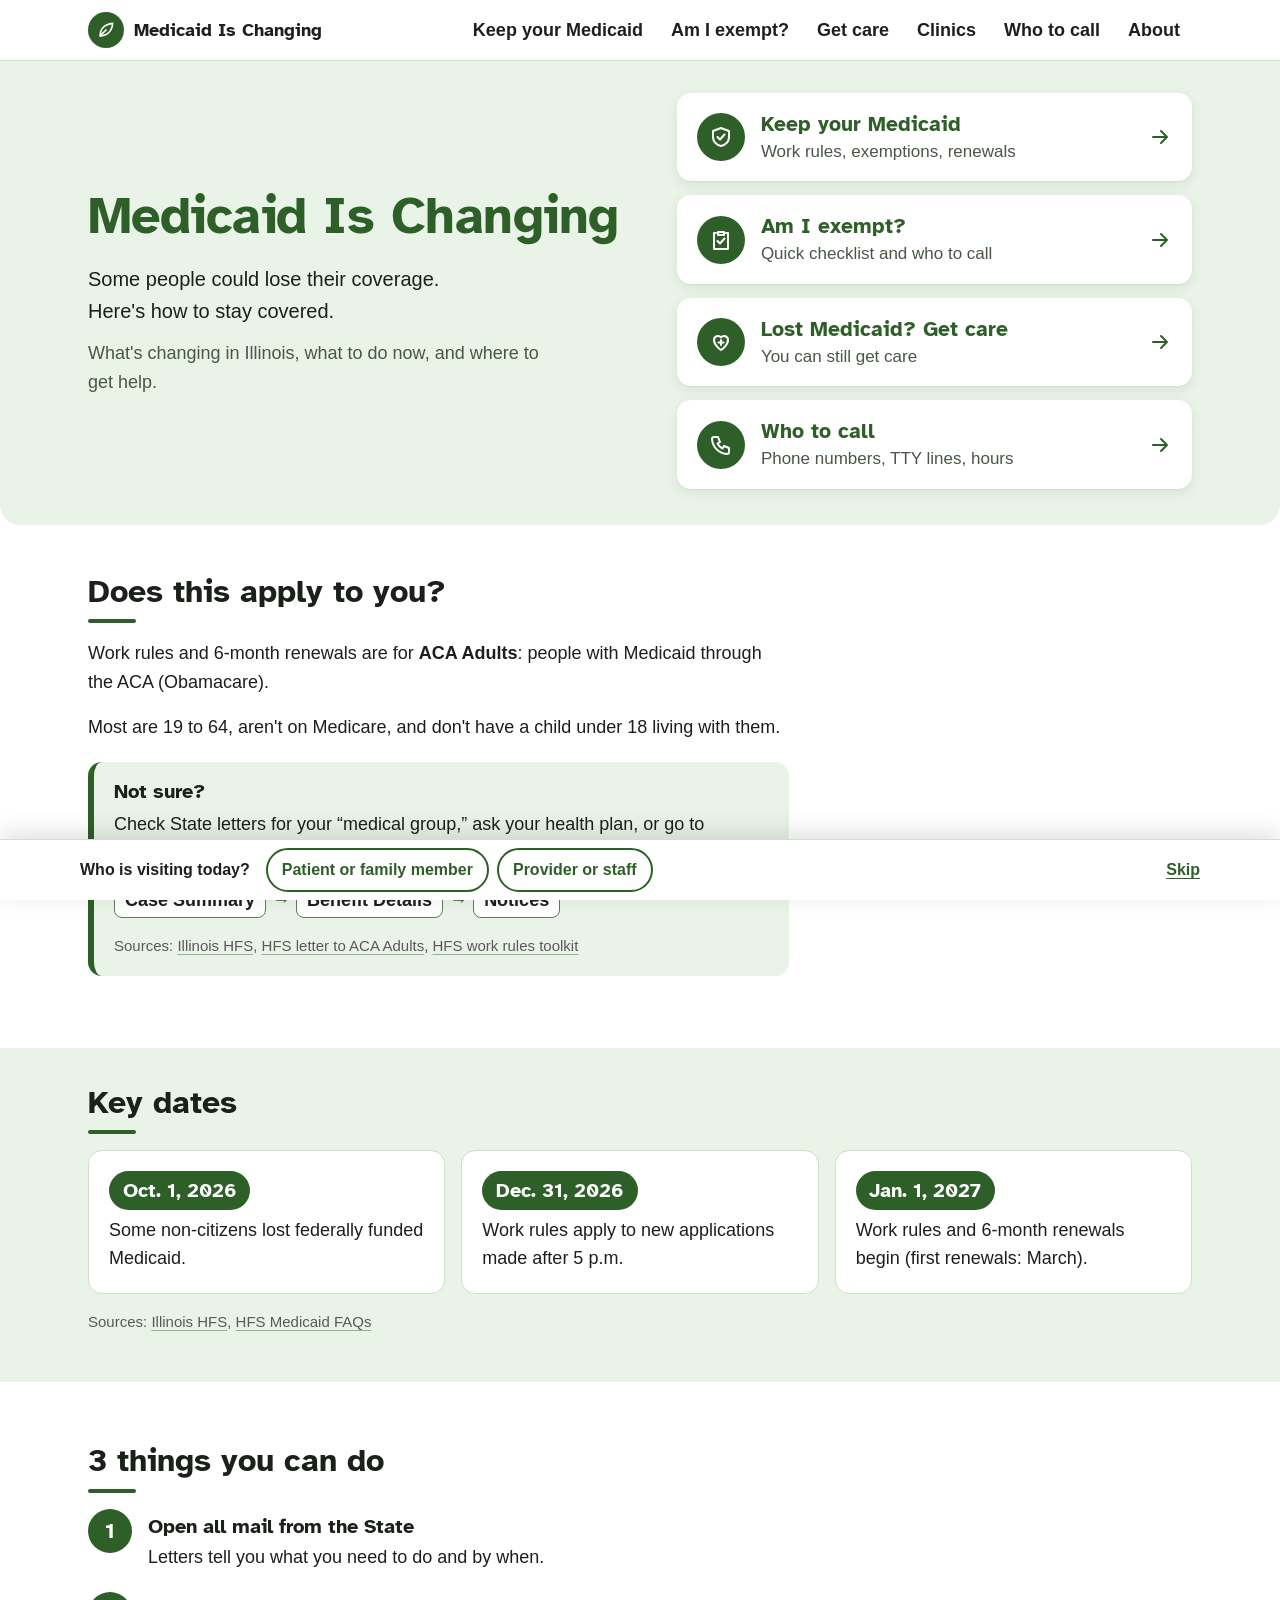
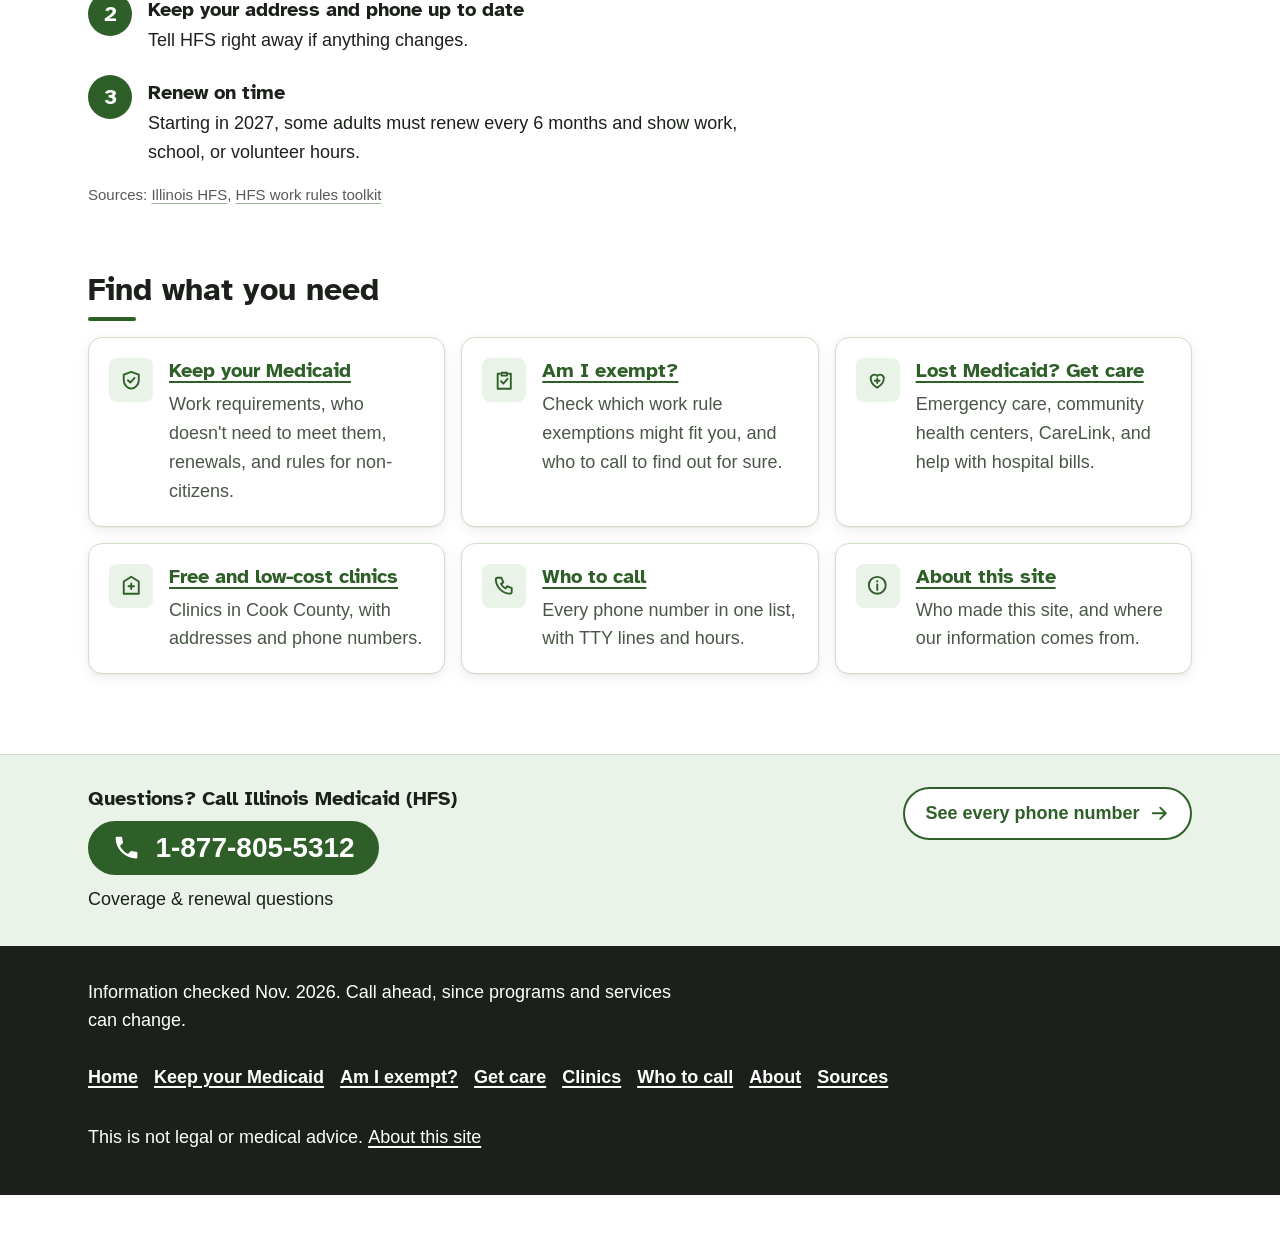
==== commit 89927bc6: "Count every first visit, pin the visitor bar, preload the heading font Visitor count: on the first v" ====
--- a/index.html
+++ b/index.html
@@ -5,6 +5,7 @@
   <meta name="viewport" content="width=device-width, initial-scale=1">
   <title>Home | Medicaid Is Changing</title>
   <meta name="description" content="Medicaid is changing in Illinois. What&#x27;s changing, what to do now, and where to get help.">
+  <link rel="preload" href="assets/fonts/atkinson-hyperlegible-latin-700-normal.woff2" as="font" type="font/woff2" crossorigin>
   <link rel="stylesheet" href="assets/css/base.css">
   <link rel="stylesheet" href="assets/css/theme-green.css" id="theme-css">
 </head>
--- a/assets/css/base.css
+++ b/assets/css/base.css
@@ -325,7 +325,7 @@
 
 /* Emergency card: terracotta edge + warm tint + icon, so it reads first while others stay calm */
 .card-urgent {
-  border-left: 6px solid var(--color-call, #9e3a1d);
+  border-left: 6px solid var(--color-urgent, #9e3a1d);
   background: var(--color-urgent-tint, #fcf1ec);
 }
 .card-urgent .eyebrow { color: var(--color-urgent-text, #7f2e17); background: var(--color-urgent-pill, #f7ddd2); }
@@ -397,11 +397,12 @@
 .tel-big .tel:hover, .phone-strip .tel:hover, .phone-num .tel:hover, .compact-list .tel:hover {
   background: var(--color-call-hover, var(--color-accent)); border-color: var(--color-call-hover, var(--color-accent)); color: var(--color-call-contrast, #fff);
 }
-/* On the dark green callout the button gets a white edge so it stays distinct from the green */
-.callout-strong .tel-big .tel { border-color: var(--color-primary-contrast); }
+/* On the dark green callout the button flips to white with green text */
+.callout-strong .tel-big .tel { background: var(--color-surface); border-color: var(--color-surface); color: var(--color-primary); }
+.callout-strong .tel-big .tel:hover { background: var(--color-surface-alt); border-color: var(--color-surface-alt); color: var(--color-accent); }
 /* TTY: same button shape and icon, outlined, so it doesn't compete with the main number */
 .phone-num .tel-tty, .phone-num .tel-tty:hover { background: var(--color-surface); color: var(--color-call, var(--color-primary)); border-color: var(--color-call, var(--color-primary)); }
-.phone-num .tel-tty:hover { background: var(--color-urgent-tint, var(--color-surface-alt)); color: var(--color-call-hover, var(--color-accent)); }
+.phone-num .tel-tty:hover { background: var(--color-surface-alt); color: var(--color-call-hover, var(--color-accent)); }
 /* Bigger hero-size number */
 .tel-big .tel, .phone-strip .tel { font-size: clamp(1.375rem, 1.15rem + 1.1vw, 1.75rem); padding: 0.5rem 1.375rem; }
 /* Plain links inside text: extra vertical padding so the tap area is at least ~26px without changing line spacing */
@@ -461,31 +462,45 @@
 .phone-strip + .site-footer { margin-top: 0; }
 
 /* ---------- Visitor prompt (DOM from visitor-count.js) ---------- */
-/* Small inline banner in normal page flow (not fixed, not a modal) */
-.vp { background: var(--color-surface); border-top: 1px solid var(--color-border); border-bottom: 1px solid var(--color-border); padding: var(--space-2) 0; }
+/* A small bar pinned to the bottom of the screen until the visitor answers or skips.
+   visitor-count.js adds the same height as padding-bottom on <body>, so nothing is covered. */
+.vp {
+  position: fixed; left: 0; right: 0; bottom: 0; z-index: 1000;
+  background: var(--color-surface); color: var(--color-text);
+  border-top: 1px solid var(--color-border); box-shadow: 0 -6px 24px rgba(0, 0, 0, 0.12);
+  padding: var(--space-1) 0 max(var(--space-1), env(safe-area-inset-bottom, 0px));
+}
 .vp-card {
-  width: 100%; max-width: 72rem; margin: 0 auto; padding: 0 1rem; color: var(--color-text);
-  display: flex; flex-wrap: wrap; align-items: center; gap: var(--space-1) var(--space-2);
-}
-.vp-card h2 { flex: 1 1 100%; font-family: var(--font-body); font-size: var(--text-base, 1.125rem); font-weight: 700; line-height: 1.4; margin: 0; color: var(--color-text); }
+  max-width: 72rem; margin: 0 auto; padding: 0 1rem;
+  display: grid; grid-template-columns: minmax(0, 1fr) auto; align-items: center;
+  column-gap: var(--space-2); row-gap: var(--space-1);
+}
+.vp-card h2 { grid-column: 1; grid-row: 1; font-family: var(--font-body); font-size: 1rem; font-weight: 700; line-height: 1.3; margin: 0; color: var(--color-text); }
 .vp-card p { margin: 0; }
+.vp-actions { grid-column: 1 / -1; grid-row: 2; display: flex; flex-wrap: wrap; gap: var(--space-1); }
 .vp-btn {
-  display: inline-flex; align-items: center; min-height: 44px; padding: 0.5rem 1rem; text-align: left;
-  font: inherit; font-size: 1rem; font-weight: 700; line-height: 1.3; cursor: pointer;
+  flex: 1 1 9rem; min-width: 0; display: inline-flex; align-items: center; justify-content: center; text-align: center;
+  min-height: 44px; padding: 0.5rem 0.875rem;
+  font: inherit; font-size: 1rem; font-weight: 700; line-height: 1.25; cursor: pointer;
   background: var(--color-surface); color: var(--color-primary);
   border: 2px solid var(--color-primary); border-radius: var(--radius-pill, 999px);
 }
 .vp-btn:hover { background: var(--color-primary); color: var(--color-primary-contrast); }
 .vp-skip {
-  min-height: 44px; min-width: 44px; padding: 0.5rem 0.75rem;
+  grid-column: 2; grid-row: 1; justify-self: end;
+  min-height: 44px; min-width: 44px; padding: 0.5rem 0.75rem; margin-right: -0.75rem;
   font: inherit; font-size: 1rem; font-weight: 600; cursor: pointer; background: transparent;
   color: var(--color-link); border: 0; text-decoration: underline; text-underline-offset: 0.18em;
 }
-@media (max-width: 599.98px) {
-  .vp-btn { flex: 1 1 100%; }
-  .vp-skip { margin-inline-start: -0.75rem; }
+/* Wide screens: one row, heading left, buttons middle, skip right */
+@media (min-width: 900px) {
+  .vp-card { grid-template-columns: auto minmax(0, 1fr) auto; }
+  .vp-actions { grid-column: 2; grid-row: 1; justify-content: flex-start; }
+  .vp-btn { flex: 0 1 auto; }
+  .vp-skip { grid-column: 3; }
 }
 .vp :focus-visible { outline: 3px solid var(--color-focus); outline-offset: 3px; }
+@media print { .vp { display: none !important; } }
 
 /* ---------- Motion ---------- */
 @media (prefers-reduced-motion: reduce) {
--- a/assets/css/theme-green.css
+++ b/assets/css/theme-green.css
@@ -14,8 +14,8 @@
      focus #1b211a on #ffffff .......... 16.4:1 (14.4:1 on mint); focus-inverse #ffffff on primary 7.5:1
      border-strong #5f7a59 on #ffffff .. 4.8:1 (UI component edges)
      footer: #ffffff on #1b211a ......... 16.4:1
-     #ffffff on call #9e3a1d ........... 6.8:1 (tap-to-call buttons); hover #7f2e17 9.1:1
-     call #9e3a1d vs #ffffff / tint / mint 6.8 / 6.2 / 6.0:1 (button edge, emergency border)
+     call buttons use primary green: #ffffff on #2f5f28 7.5:1; hover #1f4019 11.6:1
+     urgent #9e3a1d vs #ffffff / tint 6.8 / 6.2:1 (Emergency card edge only)
      text #1b211a on urgent tint #fcf1ec 14.8:1; urgent text #7f2e17 on pill #f7ddd2 7.0:1
      subtle #595959 on #ffffff / mint / tint 7.0 / 6.2 / 6.3:1 (source notes)
    ========================================================================= */
@@ -41,8 +41,9 @@
   --color-focus-inverse: #ffffff;
   --color-link: #2f5f28;
   --color-overlay: rgba(19, 33, 17, 0.62);
-  --color-call: #9e3a1d;           /* terracotta accent: call buttons + emergency edge */
-  --color-call-hover: #7f2e17;
+  --color-call: #2f5f28;           /* call buttons use the site green */
+  --color-call-hover: #1f4019;
+  --color-urgent: #9e3a1d;         /* terracotta: Emergency card only */
   --color-call-contrast: #ffffff;
   --color-urgent-tint: #fcf1ec;
   --color-urgent-pill: #f7ddd2;
